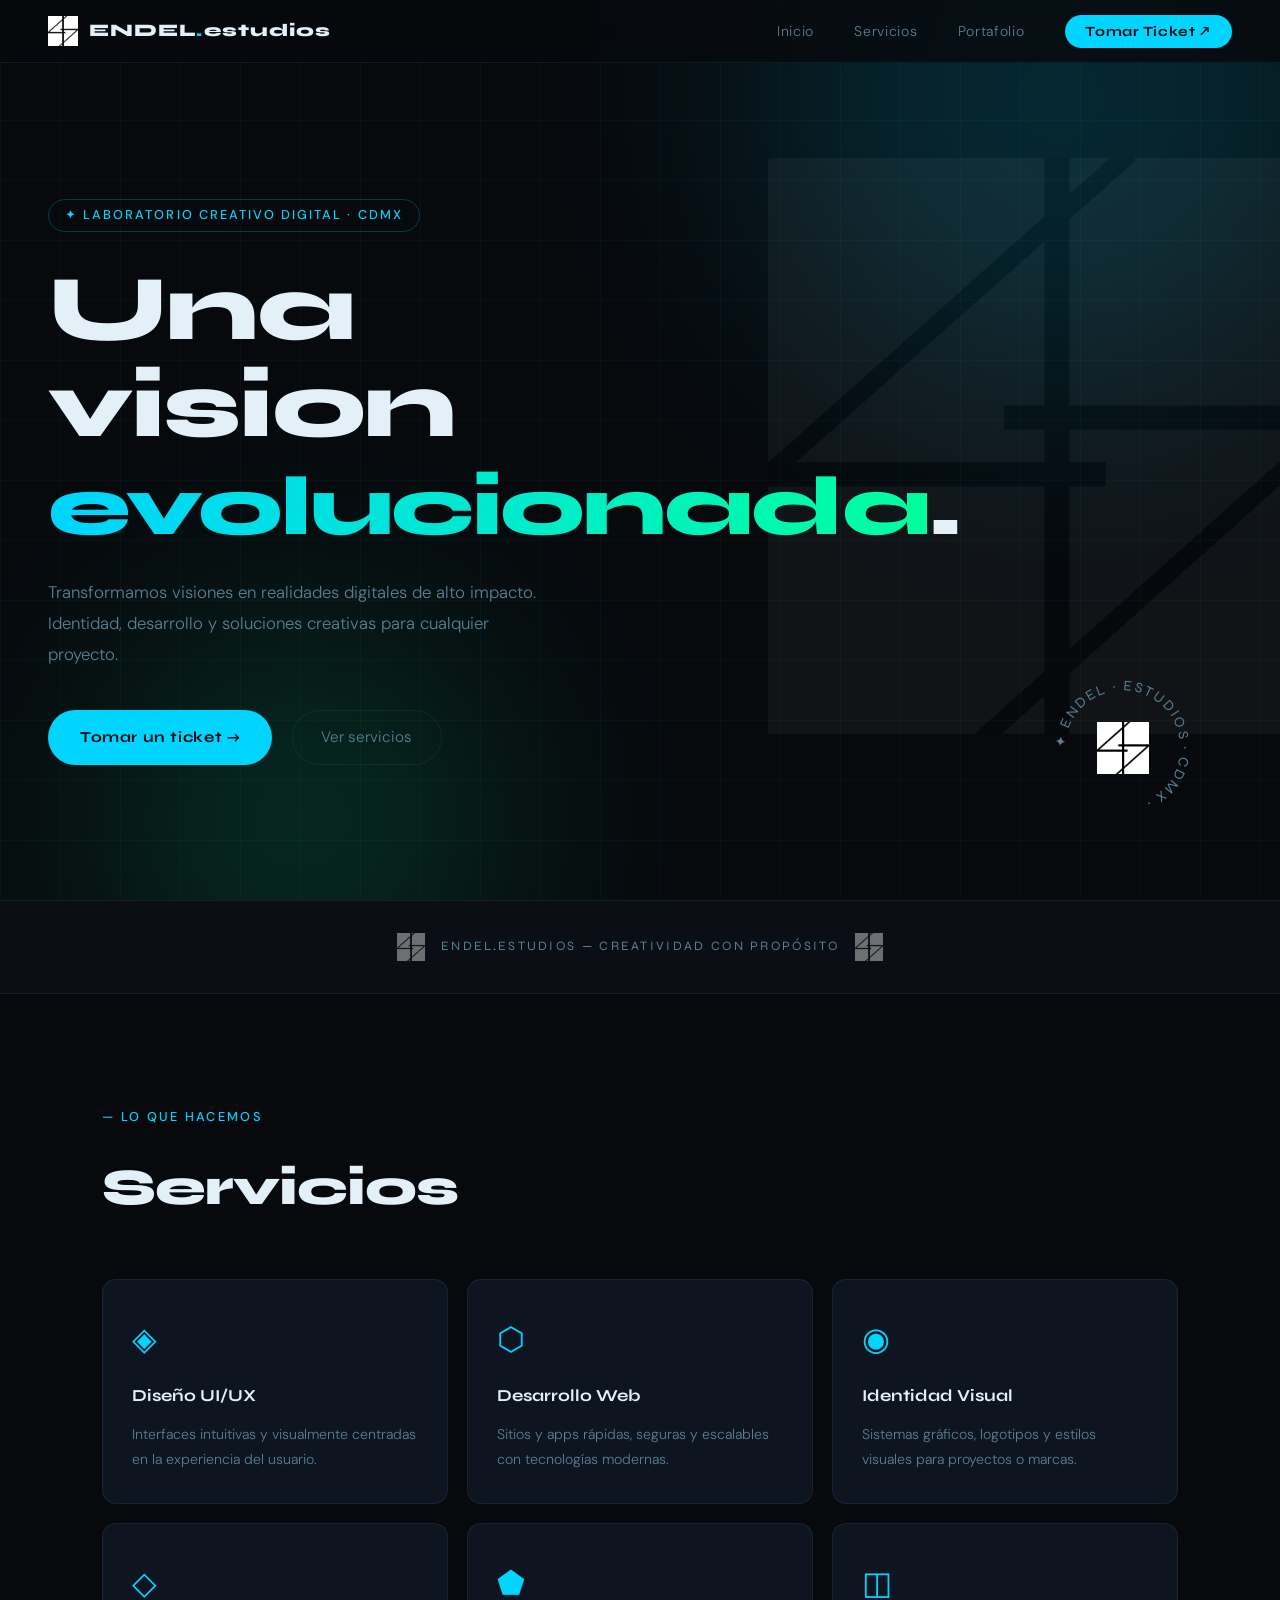
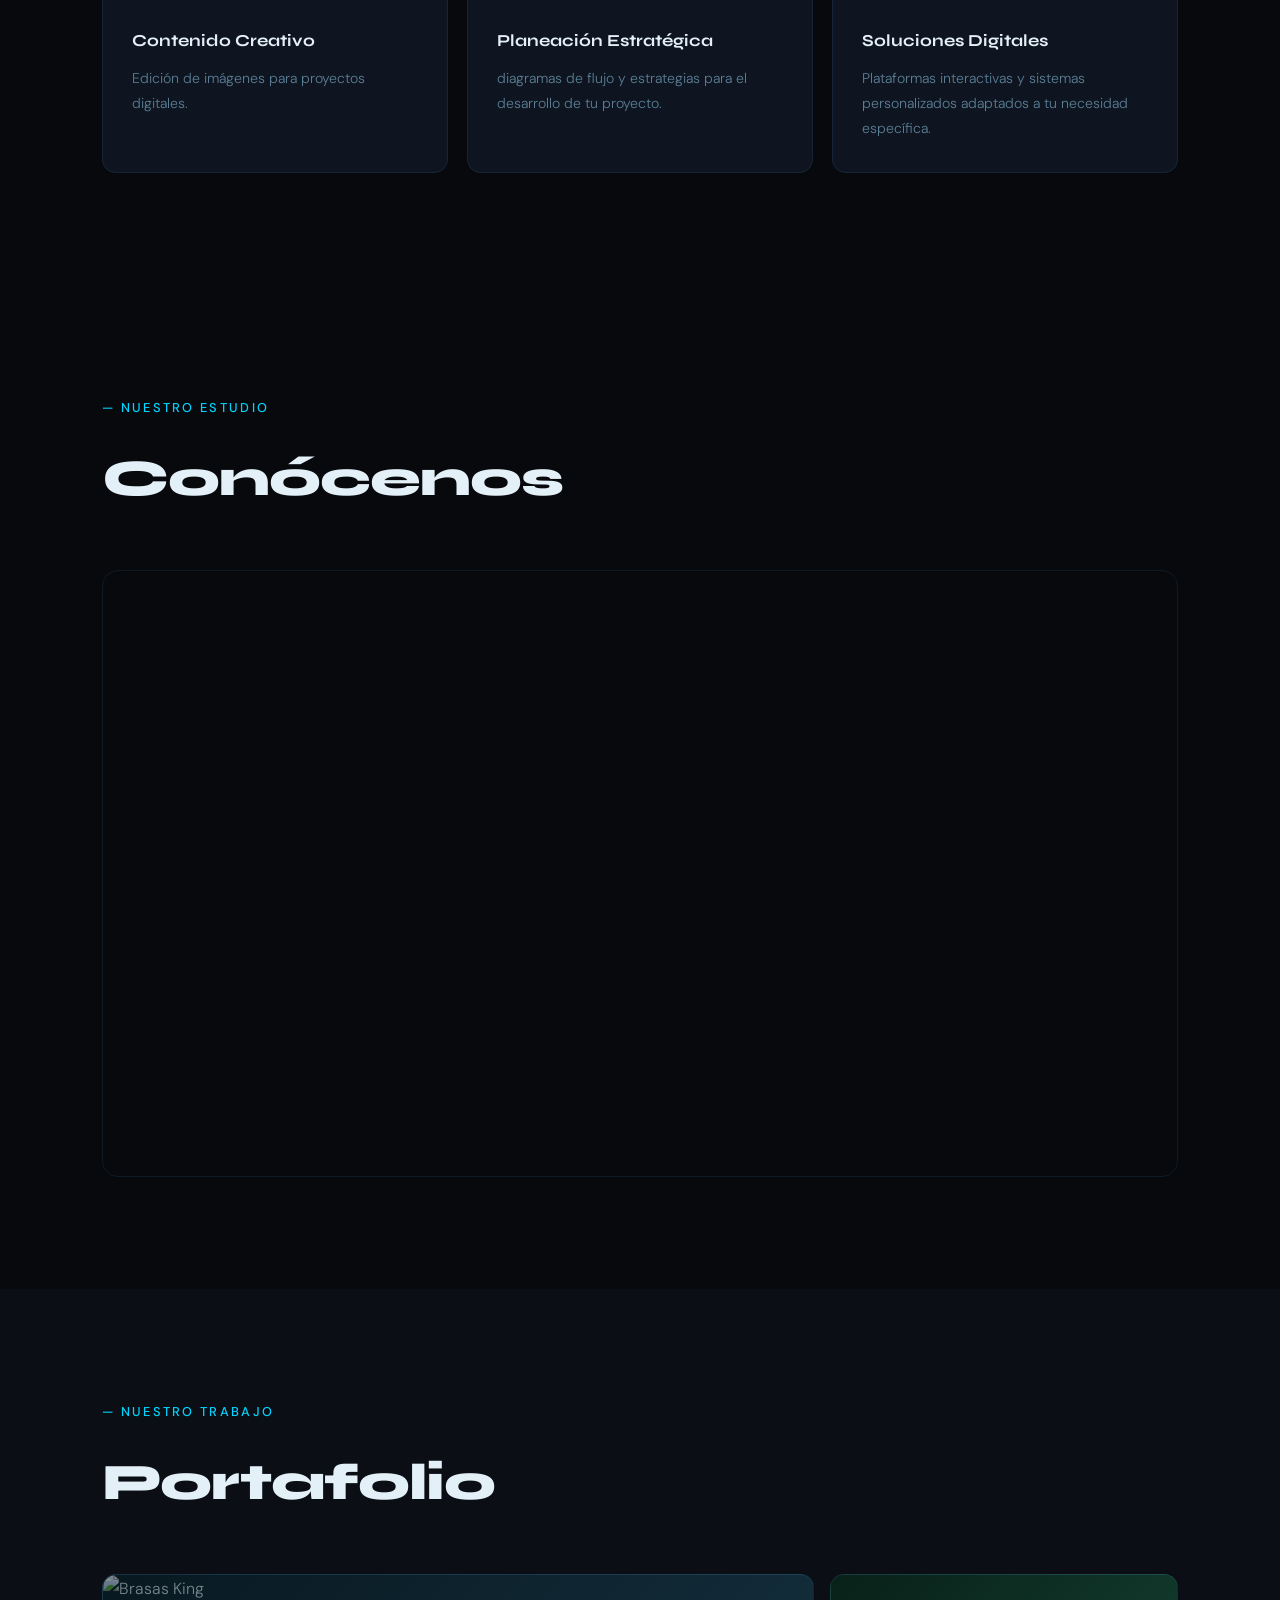
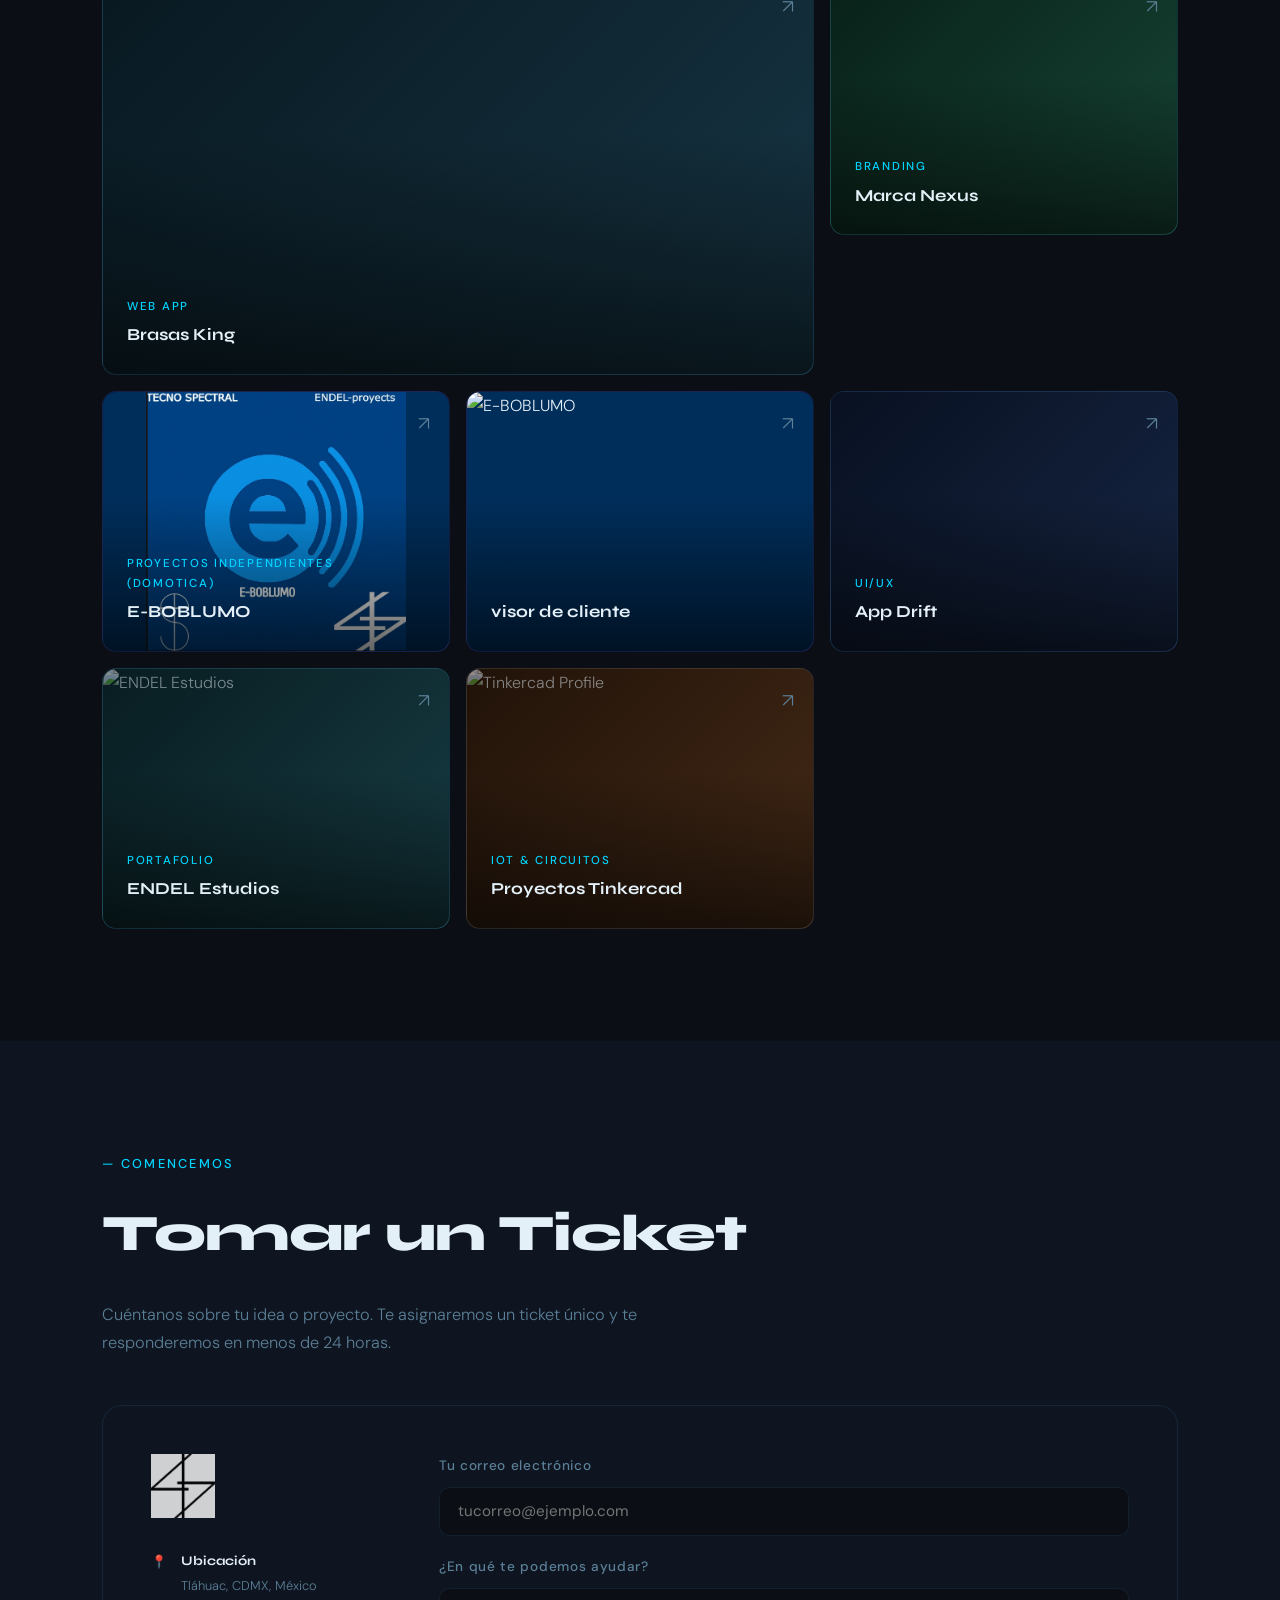
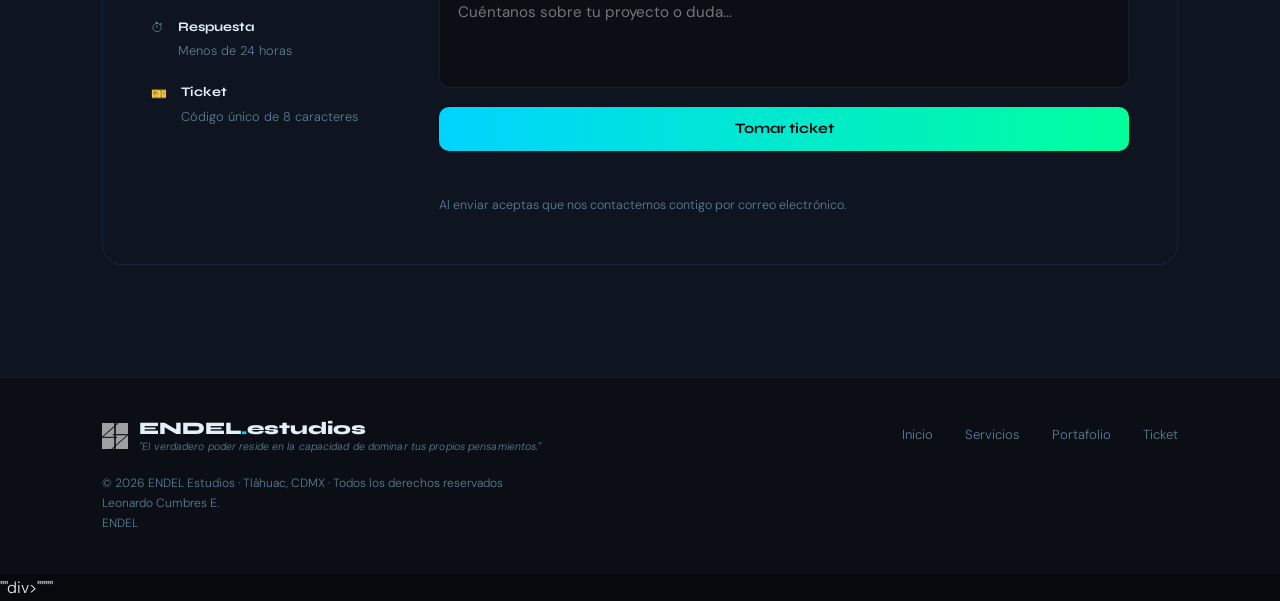
==== index.html @ bc5102b8 "Actualizacion ENDEL-estudios" ====
<!DOCTYPE html>
<html lang="es">
<head>
  <meta charset="UTF-8" />
  <meta name="viewport" content="width=device-width, initial-scale=1.0" />
  <title>ENDEL Estudios</title>
  <link rel="icon" type="image/x-icon" href="assets/favicon.ico" />
  <link rel="apple-touch-icon" href="assets/favicon-180.png" />
  <link rel="preconnect" href="https://fonts.googleapis.com" />
  <link rel="preconnect" href="https://fonts.gstatic.com" crossorigin />
  <link href="https://fonts.googleapis.com/css2?family=Syne:wght@400;600;700;800&family=DM+Sans:opsz,wght@9..40,300;9..40,400;9..40,500&display=swap" rel="stylesheet" />
  <link rel="stylesheet" href="css/style.css" />
  <!-- Versión 2.0 - Formspree -->
</head>
<body>

  <!-- ══════════════════════════════════════════════════════
       LOADER
  ═══════════════════════════════════════════════════════ -->
  <div id="loader">
    <div class="loader-inner">
      <img src="assets/logo.png" alt="ENDEL" class="loader-logo" />
      <div class="loader-bar"><div class="loader-fill"></div></div>
      <span class="loader-label">ENDEL<span>.</span>estudios</span>
    </div>
  </div>

  <!-- ══════════════════════════════════════════════════════
       NAV
  ═══════════════════════════════════════════════════════ -->
  <nav id="navbar">
    <a href="#inicio" class="nav-logo">
      <img src="assets/logo.png" alt="ENDEL" class="nav-logo-img" />
      <span>ENDEL<span class="dot">.</span>estudios</span>
    </a>
    <ul class="nav-links" id="navLinks">
      <li><a href="#inicio">Inicio</a></li>
      <li><a href="#servicios">Servicios</a></li>
      <li><a href="#portafolio">Portafolio</a></li>
      <li><a href="#ticket" class="btn-nav">Tomar Ticket ↗</a></li>
    </ul>
    <button class="hamburger" id="hamburger" aria-label="Menú">
      <span></span><span></span><span></span>
    </button>
  </nav>

  <!-- ══════════════════════════════════════════════════════
       HERO
  ═══════════════════════════════════════════════════════ -->
  <section id="inicio" class="hero">
    <div class="hero-bg">
      <div class="grid-lines"></div>
      <div class="blob b1"></div>
      <div class="blob b2"></div>
    </div>

    <!-- Logo centrado decorativo -->
    <div class="hero-logo-bg">
      <img src="assets/logo.png" alt="" aria-hidden="true" />
    </div>

    <div class="hero-content">
      <span class="hero-tag">✦ Laboratorio creativo digital · CDMX</span>
      <h1 class="hero-title">
        Una vision <br/>
        <span class="accent">evolucionada</span>.
      </h1>
      <p class="hero-sub">
        Transformamos visiones en realidades digitales de alto impacto.<br/>
        Identidad, desarrollo y soluciones creativas para cualquier proyecto.
      </p>
      <div class="hero-cta">
        <a href="#ticket" class="btn-primary">Tomar un ticket →</a>
        <a href="#servicios" class="btn-ghost">Ver servicios</a>
      </div>
    </div>

    <!-- Badge circular -->
    <div class="hero-badge">
      <svg viewBox="0 0 200 200" class="badge-svg">
        <path id="cp" d="M100,100 m-72,0 a72,72 0 1,1 144,0 a72,72 0 1,1 -144,0" fill="none"/>
        <text font-size="18" font-family="Syne" letter-spacing="2.5" fill="var(--muted)">
          <textPath href="#cp">✦ ENDEL · ESTUDIOS · CDMX · </textPath>
        </text>
      </svg>
      <img src="assets/logo.png" alt="E" class="badge-logo" />
    </div>
  </section>

  <!-- ══════════════════════════════════════════════════════
       NOSOTROS / DIVIDER con logo
  ═══════════════════════════════════════════════════════ -->
  <div class="logo-divider">
    <img src="assets/logo.png" alt="" />
    <span>ENDEL<span class="dot">.</span>estudios — Creatividad con propósito</span>
    <img src="assets/logo.png" alt="" />
  </div>

  <!-- ══════════════════════════════════════════════════════
       SERVICIOS
  ═══════════════════════════════════════════════════════ -->
  <section id="servicios" class="section">
    <div class="container">
      <span class="section-label">— Lo que hacemos</span>
      <h2 class="section-title">Servicios</h2>
      <div class="cards-grid">
        <div class="card fade-up">
          <span class="card-icon">◈</span>
          <h3>Diseño UI/UX</h3>
          <p>Interfaces intuitivas y visualmente centradas en la experiencia del usuario.</p>
        </div>
        <div class="card fade-up">
          <span class="card-icon">⬡</span>
          <h3>Desarrollo Web</h3>
          <p>Sitios y apps rápidas, seguras y escalables con tecnologías modernas.</p>
        </div>
        <div class="card fade-up">
          <span class="card-icon">◉</span>
          <h3>Identidad Visual</h3>
          <p>Sistemas gráficos, logotipos y estilos visuales para proyectos o marcas.</p>
        </div>
        <div class="card fade-up">
          <span class="card-icon">◇</span>
          <h3>Contenido Creativo</h3>
          <p>Edición de imágenes para proyectos digitales.</p>
        </div>
        <div class="card fade-up">
          <span class="card-icon">⬟</span>
          <h3>Planeación Estratégica</h3>
          <p>diagramas de flujo y estrategias para el desarrollo de tu proyecto.</p>
        </div>
        <div class="card fade-up">
          <span class="card-icon">◫</span>
          <h3>Soluciones Digitales</h3>
          <p>Plataformas interactivas y sistemas personalizados adaptados a tu necesidad específica.</p>
        </div>
      </div>
    </div>
  </section>

  <!-- ══ COMERCIAL ═══════════════════════════════════════ -->
  <section id="comercial" class="section">
    <div class="container">
      <span class="section-label">— Nuestro estudio</span>
      <h2 class="section-title">Conócenos</h2>
      <div style="position:relative;padding-bottom:56.25%;height:0;border-radius:16px;overflow:hidden;border:1px solid rgba(80,180,255,.10);">
        <iframe
          src="https://www.youtube.com/embed/-mAmm39vm-k"
          title="ENDEL Estudios"
          frameborder="0"
          allow="accelerometer; autoplay; clipboard-write; encrypted-media; gyroscope; picture-in-picture"
          allowfullscreen
          style="position:absolute;top:0;left:0;width:100%;height:100%;">
        </iframe>
      </div>
    </div>
  </section>
  
  <!-- ══════════════════════════════════════════════════════
       PORTAFOLIO
  ═══════════════════════════════════════════════════════ -->
  <section id="portafolio" class="section alt">
    <div class="container">
      <span class="section-label">— Nuestro trabajo</span>
      <h2 class="section-title">Portafolio</h2>
      <div class="portfolio-grid">
        <div class="pi pi-lg fade-up" style="--h:200" onclick="window.open('https://brasas-king.netlify.app/', '_blank')">
          <img src="https://s0.wp.com/mshots/v1/https://brasas-king.netlify.app//?w=1000" class="pi-preview" alt="Brasas King" />
          <div class="pi-content"><span class="pi-cat">Web App</span><h3>Brasas King</h3><span class="pi-arr">↗</span></div>
        </div>
        <div class="pi fade-up" style="--h:160">
          <div class="pi-content"><span class="pi-cat">Branding</span><h3>Marca Nexus</h3><span class="pi-arr">↗</span></div>
        </div>
        <div class="pi fade-up" style="--h:240" onclick="window.open('https://github.com/ENDEL-code/E-boblumo', '_blank')">
          <img src="img/E-BOBLUMO.PNG" class="pi-preview" alt="E-BOBLUMO" style="object-fit: contain; opacity: 1; background: #002e5b;" />
          <div class="pi-content"><span class="pi-cat">proyectos independientes (domotica) </span><h3>E-BOBLUMO</h3><span class="pi-arr">↗</span></div>
        </div>
        <div class="pi fade-up" style="--h:240" onclick="window.open('https://endel-estudios.pages.dev/cliente', '_blank')">
          <img src="" class="pi-preview" alt="E-BOBLUMO" style="object-fit: contain; opacity: 1; background: #002e5b;" />
          <div class="pi-content"><span class="pi-cat"><E-comers><E-comers></E-comers></span><h3>visor de cliente </h3><span class="pi-arr">↗</span></div>
        </div>
        <div class="pi fade-up" style="--h:220">
          <div class="pi-content"><span class="pi-cat">UI/UX</span><h3>App Drift</h3><span class="pi-arr">↗</span></div>
        </div>
        <div class="pi fade-up" style="--h:190" onclick="window.open('https://endel-estudios.pages.dev/', '_blank')">
          <img src="https://s0.wp.com/mshots/v1/https://endel-estudios.pages.dev/?w=1000" class="pi-preview" alt="ENDEL Estudios" />
          <div class="pi-content"><span class="pi-cat">Portafolio</span><h3>ENDEL Estudios</h3><span class="pi-arr">↗</span></div>
        </div>
        <div class="pi fade-up" style="--h:25" onclick="window.open('https://www.tinkercad.com/users/9zwUrCjuKwQ?type=circuits', '_blank')">
          <img src="https://s0.wp.com/mshots/v1/https://www.tinkercad.com/users/9zwUrCjuKwQ?type=circuits?w=1000" class="pi-preview" alt="Tinkercad Profile" />
          <div class="pi-content"><span class="pi-cat">IoT & Circuitos</span><h3>Proyectos Tinkercad</h3><span class="pi-arr">↗</span></div>
        </div>
      </div>
    </div>
  </section>

  <!-- ══════════════════════════════════════════════════════
       TICKET
  ═══════════════════════════════════════════════════════ -->
  <section id="ticket" class="section ticket-section">
    <div class="container">
      <span class="section-label">— Comencemos</span>
      <h2 class="section-title">Tomar un Ticket</h2>
      <p class="ticket-sub">Cuéntanos sobre tu idea o proyecto. Te asignaremos un ticket único y te responderemos en menos de 24 horas.</p>

      <!-- FORM -->
      <div class="ticket-box" id="ticketBox">
        <div class="tbox-left">
          <img src="assets/logo.png" alt="ENDEL" class="tbox-logo" />
          <div class="tinfo-list">
            <div class="tinfo-item"><span class="tinfo-ico">📍</span><div><strong>Ubicación</strong><span>Tláhuac, CDMX, México</span></div></div>
            <div class="tinfo-item"><span class="tinfo-ico">⏱</span><div><strong>Respuesta</strong><span>Menos de 24 horas</span></div></div>
            <div class="tinfo-item"><span class="tinfo-ico">🎫</span><div><strong>Ticket</strong><span>Código único de 8 caracteres</span></div></div>
          </div>
        </div>
        <div class="tbox-right">
          <form id="ticketForm" novalidate>
            <label for="correo">Tu correo electrónico</label>
            <input
              type="email"
              id="correo"
              placeholder="tucorreo@ejemplo.com"
              autocomplete="email"
              required
            />
            <label for="mensaje">¿En qué te podemos ayudar?</label>
            <textarea id="mensaje" placeholder="Cuéntanos sobre tu proyecto o duda..." required></textarea>
            <div class="input-row">
              <button type="submit" id="submitBtn">
                <span id="btnText">Tomar ticket</span>
                <span id="btnSpinner" class="spinner" style="display:none"></span>
              </button>
            </div>
            <p id="formError" class="form-error"></p>
          </form>
          <p class="form-note">Al enviar aceptas que nos contactemos contigo por correo electrónico.</p>
        </div>
      </div>

      <!-- SUCCESS -->
      <div class="ticket-success" id="ticketSuccess" style="display:none">
        <div class="ts-card">
          <img src="assets/logo.png" alt="ENDEL" class="ts-logo" />
          <h3>¡Ticket asignado!</h3>
          <p class="ts-sub">Guarda este código. Lo necesitarás para el seguimiento.</p>
          <div class="ts-code" id="tsCode">——</div>
          <p class="ts-email" id="tsEmail">——</p>
          <p class="ts-note">Te responderemos en <strong>menos de 24 horas</strong> al correo proporcionado.</p>
          <div class="ts-actions">
            <button class="btn-copy" id="btnCopy">📋 Copiar código</button>
            <button class="btn-otro" id="btnOtro">Tomar otro ticket</button>
          </div>
        </div>
      </div>

    </div>
  </section>

  <!-- ══════════════════════════════════════════════════════
       FOOTER
  ═══════════════════════════════════════════════════════ -->
  <footer class="footer">
    <div class="container footer-inner">
      <div class="footer-brand">
        <img src="assets/logo.png" alt="ENDEL" class="footer-logo-img" />
        <div class="footer-brand-text">
          <span class="footer-logo">ENDEL<span class="dot">.</span>estudios</span>
          <p class="footer-quote">"El verdadero poder reside en la capacidad de dominar tus propios pensamientos."</p>
        </div>
      </div>
      <div class="footer-links">
        <a href="#inicio">Inicio</a>
        <a href="#servicios">Servicios</a>
        <a href="#portafolio">Portafolio</a>
        <a href="#ticket">Ticket</a>
      </div>
      <div class="footer-copy">© 2026 ENDEL Estudios · Tláhuac, CDMX · Todos los derechos reservados <p>Leonardo Cumbres E.<br>ENDEL</p></div>
    
      
  </footer>

  <script src="js/main.js"></script>
</body>
</html>
""div>""""
---- css/style.css ----
/* ── VARIABLES ─────────────────────────────────────────── */
:root {
  --bg:     #07090d;
  --bg2:    #0b0f15;
  --bg3:    #0f1520;
  --card:   #0f1520;
  --border: rgba(80,180,255,.10);
  --accent: #00d4ff;
  --acc2:   #00ff9d;
  --text:   #e4f0f8;
  --muted:  #5a7f96;
  --r:      14px;
  --ease:   cubic-bezier(.4,0,.2,1);
  --fd:     'Syne', sans-serif;
  --fb:     'DM Sans', sans-serif;
}
*,*::before,*::after{box-sizing:border-box;margin:0;padding:0}
html{scroll-behavior:smooth}
body{background:var(--bg);color:var(--text);font-family:var(--fb);font-weight:300;line-height:1.7;overflow-x:hidden}
a{color:inherit;text-decoration:none}
ul{list-style:none}
.container{max-width:1140px;margin:0 auto;padding:0 2rem}
.dot{color:var(--accent)}
.is-hidden{display:none !important}

/* LOADER */
#loader {
  position: fixed;
  inset: 0;
  z-index: 9999;
  background: var(--bg);
  display: flex;
  align-items: center;
  justify-content: center;
  flex-direction: column;
  transition: opacity .6s var(--ease), visibility .6s;
}
#loader.hide {
  opacity: 0;
  visibility: hidden;
  pointer-events: none;
}
.loader-inner {
  display: flex;
  flex-direction: column;
  align-items: center;
  gap: 1.5rem;
}
.loader-logo {
  width: 90px;
  height: 90px;
  object-fit: contain;
  filter: invert(1);
  animation: loaderPulse 1.4s ease-in-out infinite alternate;
}
@keyframes loaderPulse {
  from { opacity: .5; transform: scale(.95); }
  to   { opacity: 1;  transform: scale(1.05); }
}
.loader-bar {
  width: 180px;
  height: 2px;
  background: var(--border);
  border-radius: 2px;
  overflow: hidden;
}
.loader-fill {
  height: 100%;
  background: linear-gradient(90deg, var(--accent), var(--acc2));
  border-radius: 2px;
  animation: loaderFill 1.6s var(--ease) forwards;
}
@keyframes loaderFill {
  from { width: 0%; }
  to   { width: 100%; }
}
.loader-label {
  font-family: var(--fd);
  font-size: .85rem;
  letter-spacing: .25em;
  color: var(--muted);
  text-transform: uppercase;
}
.loader-label span { color: var(--accent); }

/* NAV */
#navbar {
  position: fixed;
  top: 0; left: 0; right: 0;
  z-index: 100;
  display: flex;
  align-items: center;
  justify-content: space-between;
  padding: 1rem 3rem;
  background: rgba(7,9,13,.80);
  -webkit-backdrop-filter: blur(20px);
  backdrop-filter: blur(20px);
  border-bottom: 1px solid var(--border);
  transition: padding .35s var(--ease), background .35s var(--ease);
}
#navbar.scrolled {
  padding: .7rem 3rem;
  background: rgba(7,9,13,.96);
}
.nav-logo {
  display: flex;
  align-items: center;
  gap: .7rem;
  font-family: var(--fd);
  font-weight: 800;
  font-size: 1.1rem;
  letter-spacing: .06em;
}
.nav-logo-img {
  width: 30px;
  height: 30px;
  object-fit: contain;
  filter: invert(1);
  transition: transform .35s var(--ease);
}
.nav-logo:hover .nav-logo-img { transform: rotate(15deg) scale(1.1); }
.nav-links {
  display: flex;
  align-items: center;
  gap: 2.5rem;
}
.nav-links a {
  font-size: .88rem;
  letter-spacing: .05em;
  color: var(--muted);
  transition: color .25s;
}
.nav-links a:hover { color: var(--text); }
.btn-nav {
  background: var(--accent) !important;
  color: var(--bg) !important;
  padding: .5rem 1.3rem;
  border-radius: 100px;
  font-family: var(--fd);
  font-weight: 700 !important;
  letter-spacing: .04em;
  transition: opacity .25s !important;
}
.btn-nav:hover { opacity: .82 !important; }
.hamburger {
  display: none;
  flex-direction: column;
  gap: 5px;
  background: none;
  border: none;
  cursor: pointer;
  padding: 4px;
}
.hamburger span {
  display: block;
  width: 24px; height: 2px;
  background: var(--text);
  border-radius: 2px;
  transition: .3s;
}
@media(max-width:768px){
  .hamburger{display:flex}
  #navbar{padding:1rem 1.5rem}
  .nav-links{
    position:fixed;inset:0;
    background:var(--bg);
    flex-direction:column;justify-content:center;
    gap:2.5rem;font-size:1.4rem;
    transform:translateX(100%);
    transition:transform .35s var(--ease);
  }
  .nav-links.open{transform:translateX(0)}
}

/* HERO */
.hero {
  position: relative;
  min-height: 100vh;
  display: flex;
  align-items: center;
  padding: 8rem 3rem 4rem;
  overflow: hidden;
}
.hero-bg {
  position: absolute;
  inset: 0;
  z-index: 0;
}
.grid-lines {
  position: absolute;
  inset: 0;
  background-image:
    linear-gradient(rgba(0,212,255,.04) 1px, transparent 1px),
    linear-gradient(90deg, rgba(0,212,255,.04) 1px, transparent 1px);
  background-size: 60px 60px;
}
.blob {
  position: absolute;
  border-radius: 50%;
  filter: blur(120px);
  opacity: .15;
  animation: blobMove 14s ease-in-out infinite alternate;
}
.b1 { width:600px;height:600px;background:var(--accent);top:-200px;right:-80px; }
.b2 { width:400px;height:400px;background:var(--acc2);bottom:-120px;left:8%;animation-delay:-7s; }
@keyframes blobMove {
  from{transform:translate(0,0) scale(1)}
  to  {transform:translate(40px,30px) scale(1.08)}
}
.hero-logo-bg {
  position: absolute;
  right: -5%;
  top: 50%;
  transform: translateY(-50%);
  z-index: 0;
  opacity: .04;
  pointer-events: none;
  overflow: hidden;
}
.hero-logo-bg img {
  width: 45vw;
  max-width: 620px;
  object-fit: contain;
  filter: invert(1);
}
.hero-content {
  position: relative;
  z-index: 1;
  max-width: 660px;
}
.hero-tag {
  display: inline-block;
  font-size: .8rem;
  letter-spacing: .16em;
  color: var(--accent);
  text-transform: uppercase;
  font-weight: 500;
  border: 1px solid rgba(0,212,255,.25);
  padding: .3rem 1rem;
  border-radius: 100px;
  margin-bottom: 1.8rem;
}
.hero-title {
  font-family: var(--fd);
  font-size: clamp(2.2rem, 10vw, 5.8rem);
  font-weight: 800;
  line-height: 1.05;
  letter-spacing: -.02em;
  margin-bottom: 1.5rem;
}
.accent {
  background: linear-gradient(90deg, var(--accent), var(--acc2));
  -webkit-background-clip: text;
  -webkit-text-fill-color: transparent;
  background-clip: text;
  font-size: 0.9em;
}
.hero-sub {
  font-size: 1.05rem;
  color: var(--muted);
  max-width: 500px;
  margin-bottom: 2.5rem;
  line-height: 1.85;
}
.hero-cta { display:flex;gap:1.2rem;flex-wrap:wrap; }
.btn-primary {
  display: inline-flex;
  align-items: center;
  background: var(--accent);
  color: var(--bg);
  padding: .85rem 2rem;
  border-radius: 100px;
  font-family: var(--fd);
  font-weight: 700;
  font-size: .95rem;
  letter-spacing: .04em;
  transition: opacity .25s, transform .25s;
}
.btn-primary:hover { opacity:.82;transform:translateY(-2px); }
.btn-ghost {
  display: inline-flex;
  align-items: center;
  border: 1px solid var(--border);
  color: var(--muted);
  padding: .85rem 1.8rem;
  border-radius: 100px;
  font-size: .95rem;
  transition: color .25s, border-color .25s;
}
.btn-ghost:hover { color:var(--text);border-color:rgba(0,212,255,.3); }
.hero-badge {
  position: absolute;
  right: 6%;
  bottom: 8%;
  z-index: 1;
  width: 160px;
  height: 160px;
}
.badge-svg {
  width: 100%;
  height: 100%;
  animation: rotate 18s linear infinite;
}
@keyframes rotate { to { transform: rotate(360deg); } }
.badge-logo {
  position: absolute;
  inset: 0;
  margin: auto;
  width: 52px;
  height: 52px;
  object-fit: contain;
  filter: invert(1);
}
@media(max-width:768px){
  .hero{padding:6rem 1.5rem 3rem}
  .hero-logo-bg{right:50%;top:45%;transform:translate(50%,-50%);opacity:.05}
  .hero-logo-bg img{width:85vw;max-width:none}
  .hero-badge{width:120px;height:120px;right:4%;bottom:5%}
  .hero-content{max-width:100%;text-align:center;display:flex;flex-direction:column;align-items:center}
  .hero-sub{margin-left:auto;margin-right:auto}
  .hero-cta{justify-content:center}
}

/* LOGO DIVIDER */
.logo-divider {
  display: flex;
  align-items: center;
  justify-content: center;
  gap: 1rem;
  padding: 2rem 1.5rem;
  background: var(--bg2);
  border-top: 1px solid var(--border);
  border-bottom: 1px solid var(--border);
  flex-wrap: wrap;
  text-align: center;
}
.logo-divider img {
  width: 28px;
  height: 28px;
  object-fit: contain;
  filter: invert(1);
  opacity: .4;
}
.logo-divider span {
  font-family: var(--fd);
  font-size: .8rem;
  letter-spacing: .18em;
  text-transform: uppercase;
  color: var(--muted);
}
.logo-divider span .dot { color: var(--accent); }

/* SECTION COMMON */
.section { padding: 7rem 0; }
.section.alt { background: var(--bg2); }
.section-label {
  display: block;
  font-size: .8rem;
  letter-spacing: .18em;
  color: var(--accent);
  text-transform: uppercase;
  font-weight: 500;
  margin-bottom: 1rem;
}
.section-title {
  font-family: var(--fd);
  font-size: clamp(2rem,4vw,3.2rem);
  font-weight: 800;
  letter-spacing: -.02em;
  margin-bottom: 3rem;
}

/* CARDS */
.cards-grid {
  display: grid;
  grid-template-columns: repeat(3,1fr);
  gap: 1.2rem;
}
.card {
  background: var(--card);
  border: 1px solid var(--border);
  border-radius: var(--r);
  padding: 2rem 1.8rem;
  transition: border-color .3s, transform .3s;
  cursor: default;
}
.card:hover { border-color:rgba(0,212,255,.3);transform:translateY(-4px); }
.card-icon { font-size:2rem;color:var(--accent);display:block;margin-bottom:1rem; }
.card h3 { font-family:var(--fd);font-weight:700;font-size:1.05rem;margin-bottom:.7rem; }
.card p  { font-size:.88rem;color:var(--muted);line-height:1.75; }
@media(max-width:900px){.cards-grid{grid-template-columns:repeat(2,1fr)}}
@media(max-width:560px){.cards-grid{grid-template-columns:1fr}}

/* PORTFOLIO */
.portfolio-grid {
  display: grid;
  grid-template-columns: repeat(3,1fr);
  gap: 1rem;
}
.pi {
  position: relative;
  border-radius: var(--r);
  overflow: hidden;
  aspect-ratio: 4/3;
  cursor: pointer;
  background: linear-gradient(135deg,hsl(var(--h),60%,8%),hsl(var(--h),50%,18%));
  border: 1px solid var(--border);
  transition: transform .3s;
}
.pi:hover{transform:scale(1.02)}
.pi-preview {
  position: absolute;
  top: 0; left: 0;
  width: 100%;
  height: 100%;
  object-fit: cover;
  opacity: 0.5;
  transition: opacity .4s var(--ease), transform .6s var(--ease);
  z-index: 0;
}
.pi:hover .pi-preview { opacity:0.9;transform:scale(1.05); }
.pi-h-160{--h:160}
.pi-h-180{--h:180}
.pi-h-200{--h:200}
.pi-h-220{--h:220}
.pi-h-240{--h:240}
.pi-lg  { grid-column:span 2;aspect-ratio:16/9; }
.pi-wide{ grid-column:span 2;aspect-ratio:16/7; }
.pi-content {
  position: absolute;
  inset: 0;
  padding: 1.5rem;
  display: flex;
  flex-direction: column;
  justify-content: flex-end;
  background: linear-gradient(to top,rgba(0,0,0,.6) 0%,transparent 60%);
}
.pi-cat { font-size:.72rem;letter-spacing:.15em;text-transform:uppercase;color:var(--accent);font-weight:500;margin-bottom:.3rem; }
.pi-content h3 { font-family:var(--fd);font-weight:700;font-size:1.05rem; }
.pi-arr { position:absolute;top:1rem;right:1.2rem;font-size:1.2rem;color:var(--muted);transition:color .3s,transform .3s; }
.pi:hover .pi-arr { color:var(--accent);transform:translate(4px,-4px); }
@media(max-width:768px){
  .portfolio-grid{grid-template-columns:1fr}
  .pi-lg,.pi-wide{grid-column:span 1}
}

/* TICKET SECTION */
.ticket-section { background: var(--bg3); }
.ticket-sub {
  color: var(--muted);
  font-size: 1.02rem;
  margin-top: -1.5rem;
  margin-bottom: 3rem;
  max-width: 540px;
}
.ticket-box {
  display: grid;
  grid-template-columns: 240px 1fr;
  gap: 3rem;
  background: var(--card);
  border: 1px solid var(--border);
  border-radius: 20px;
  padding: 3rem;
}
.tbox-left {
  display: flex;
  flex-direction: column;
  gap: 2rem;
}
.tbox-logo {
  width: 64px;
  height: 64px;
  object-fit: contain;
  filter: invert(1);
  opacity: .8;
}
.tinfo-list { display:flex;flex-direction:column;gap:1.2rem; }
.tinfo-item {
  display: flex;
  align-items: flex-start;
  gap: .9rem;
}
.tinfo-ico { font-size:1.1rem;margin-top:.1rem; }
.tinfo-item div { display:flex;flex-direction:column;gap:.15rem; }
.tinfo-item strong { font-family:var(--fd);font-size:.82rem;font-weight:700; }
.tinfo-item span { font-size:.8rem;color:var(--muted); }

/* FORM */
.tbox-right { display:flex;flex-direction:column;justify-content:center;gap:1.5rem; }
.tbox-right label {
  display: block;
  font-size: .85rem;
  font-weight: 500;
  letter-spacing: .05em;
  color: var(--muted);
  margin-bottom: .6rem;
}
.input-row { display:flex;gap:.8rem; }
.tbox-right input,
.tbox-right textarea {
  width: 100%;
  display: block;
  background: var(--bg2);
  border: 1px solid var(--border);
  border-radius: 10px;
  color: var(--text);
  font-family: var(--fb);
  font-size: .95rem;
  padding: .85rem 1.1rem;
  outline: none;
  margin-bottom: 1.2rem;
  transition: border-color .25s, box-shadow .25s;
}
.tbox-right input:focus,
.tbox-right textarea:focus {
  border-color: rgba(0,212,255,.4);
  box-shadow: 0 0 0 3px rgba(0,212,255,.08);
}
.tbox-right textarea { min-height:100px;resize:none; }
.input-row button {
  width: 100%;
  justify-content: center;
  display: inline-flex;
  align-items: center;
  gap: .5rem;
  background: linear-gradient(90deg,var(--accent),var(--acc2));
  color: var(--bg);
  border: none;
  border-radius: 10px;
  padding: .85rem 1.6rem;
  font-family: var(--fd);
  font-weight: 700;
  font-size: .9rem;
  cursor: pointer;
  white-space: nowrap;
  transition: opacity .25s, transform .25s;
}
.input-row button:hover { opacity:.84;transform:translateY(-1px); }
.input-row button:disabled { opacity:.5;cursor:not-allowed;transform:none; }
.form-error { font-size:.82rem;color:#ff6b6b;min-height:1.2em;margin-top:.3rem; }
.form-note { font-size:.78rem;color:var(--muted);line-height:1.6; }

/* Spinner */
.spinner {
  width: 16px;
  height: 16px;
  border: 2px solid rgba(7,9,13,.4);
  border-top-color: var(--bg);
  border-radius: 50%;
  animation: spin .7s linear infinite;
  display: inline-block;
}
@keyframes spin { to { transform:rotate(360deg); } }

/* SUCCESS */
.ticket-success { display:flex;justify-content:center; }
.ts-card {
  background: var(--card);
  border: 1px solid rgba(0,212,255,.2);
  border-radius: 20px;
  padding: 2.5rem 2rem;
  text-align: center;
  max-width: 420px;
  width: 100%;
  animation: popIn .5s var(--ease);
}
@keyframes popIn {
  from { opacity:0;transform:scale(.92) translateY(20px); }
  to   { opacity:1;transform:scale(1) translateY(0); }
}
.ts-logo {
  width: 48px;
  height: 48px;
  object-fit: contain;
  filter: invert(1);
  opacity: .7;
  margin-bottom: 1rem;
}
.ts-card h3 {
  font-family: var(--fd);
  font-size: 1.3rem;
  font-weight: 800;
  margin-bottom: .4rem;
}
.ts-sub { font-size:.88rem;color:var(--muted);margin-bottom:1.5rem; }
.ts-code {
  font-family: var(--fd);
  font-size: 1.5rem;
  font-weight: 800;
  letter-spacing: .15em;
  color: var(--accent);
  background: rgba(0,212,255,.07);
  border: 1px solid rgba(0,212,255,.2);
  border-radius: 12px;
  padding: .9rem 1rem;
  margin-bottom: 1rem;
  cursor: default;
  -webkit-user-select: all;
  user-select: all;
  word-break: break-all;
  overflow-wrap: break-word;
  white-space: normal;
}
.ts-email { font-size:.85rem;color:var(--muted);margin-bottom:1.2rem; }
.ts-note { font-size:.82rem;color:var(--muted);line-height:1.7;margin-bottom:1.5rem; }
.ts-note strong { color:var(--text); }
.ts-actions { display:flex;gap:.8rem;justify-content:center;flex-wrap:wrap; }
.btn-copy {
  background: rgba(0,212,255,.1);
  border: 1px solid rgba(0,212,255,.3);
  color: var(--accent);
  padding: .65rem 1.4rem;
  border-radius: 100px;
  font-family: var(--fd);
  font-size: .85rem;
  font-weight: 600;
  cursor: pointer;
  transition: background .25s;
}
.btn-copy:hover { background:rgba(0,212,255,.18); }
.btn-otro {
  background: transparent;
  border: 1px solid var(--border);
  color: var(--muted);
  padding: .65rem 1.4rem;
  border-radius: 100px;
  font-size: .85rem;
  cursor: pointer;
  transition: color .25s, border-color .25s;
}
.btn-otro:hover { color:var(--text);border-color:rgba(100,180,255,.3); }

@media(max-width:1024px){
  .ticket-box{ grid-template-columns:1fr;gap:2.5rem;padding:2rem; }
  .tbox-left{ flex-direction:row;flex-wrap:wrap;justify-content:space-between;align-items:center; }
  .tbox-logo{width:48px;height:48px}
  .tinfo-list{ flex-direction:row;flex-wrap:wrap;gap:1.5rem; }
}
@media(max-width:520px){
  .input-row{flex-direction:column}
  .tbox-left{flex-direction:column;align-items:flex-start}
  .ts-card{padding:2rem 1.2rem}
  .ts-code{font-size:1.2rem;letter-spacing:.1em}
}

/* FOOTER */
.footer {
  background: var(--bg2);
  border-top: 1px solid var(--border);
  padding: 2.5rem 0;
}
.footer-inner {
  display: flex;
  align-items: center;
  justify-content: space-between;
  flex-wrap: wrap;
  gap: 1.2rem;
}
.footer-brand { display:flex;align-items:center;gap:.7rem; }
.footer-logo-img {
  width: 26px;
  height: 26px;
  object-fit: contain;
  filter: invert(1);
  opacity: .6;
}
.footer-logo { font-family:var(--fd);font-weight:800;font-size:1.1rem; }
.footer-brand-text { display:flex;flex-direction:column;line-height:1.2; }
.footer-quote {
  font-size: .65rem;
  font-style: italic;
  color: var(--muted);
  margin-top: .15rem;
  letter-spacing: .01em;
}
.footer-links { display:flex;gap:2rem;flex-wrap:wrap; }
.footer-links a { font-size:.82rem;color:var(--muted);transition:color .25s; }
.footer-links a:hover { color:var(--text); }
.footer-copy { font-size:.75rem;color:var(--muted); }
@media(max-width:600px){
  .footer-inner{flex-direction:column;text-align:center}
  .footer-links{justify-content:center}
}

/* FADE ANIMATIONS */
.fade-up {
  opacity: 0;
  transform: translateY(30px);
  transition: opacity .6s var(--ease), transform .6s var(--ease);
}
.fade-up.visible {
  opacity: 1;
  transform: translateY(0);
}
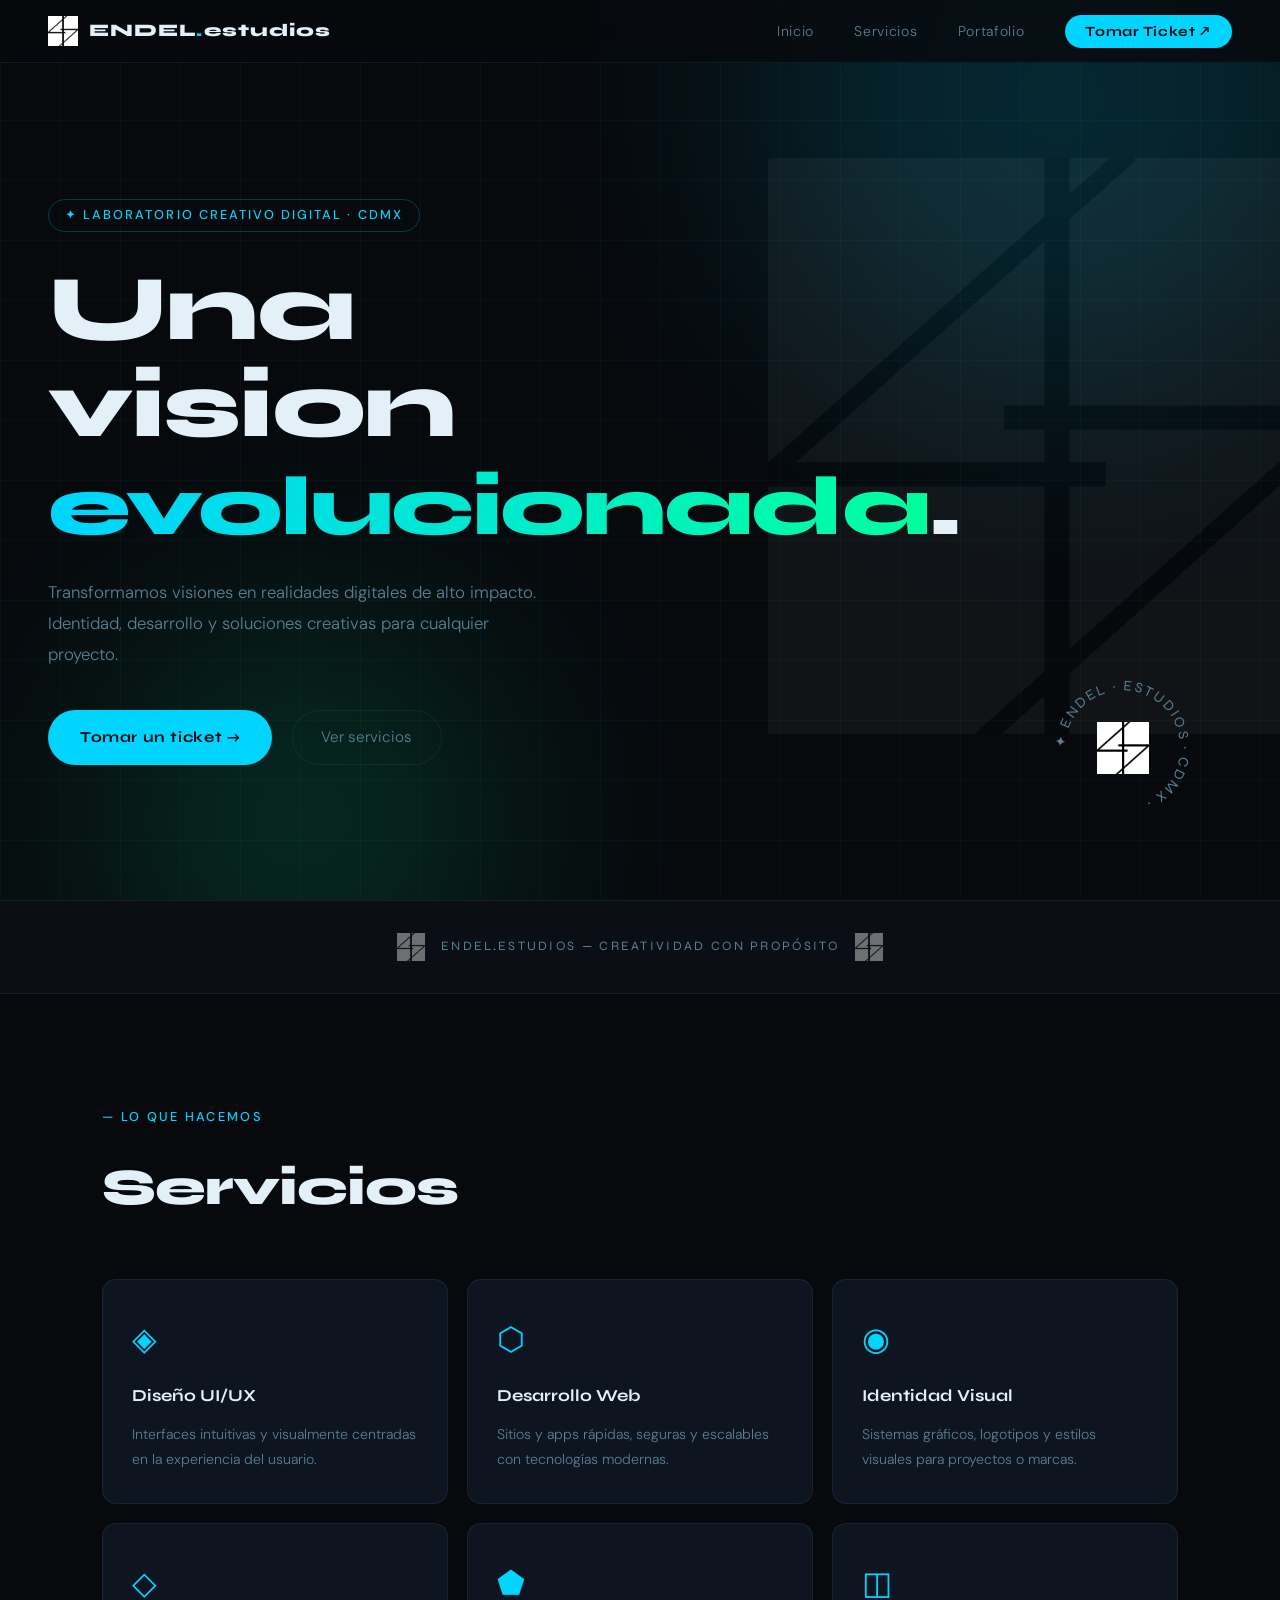
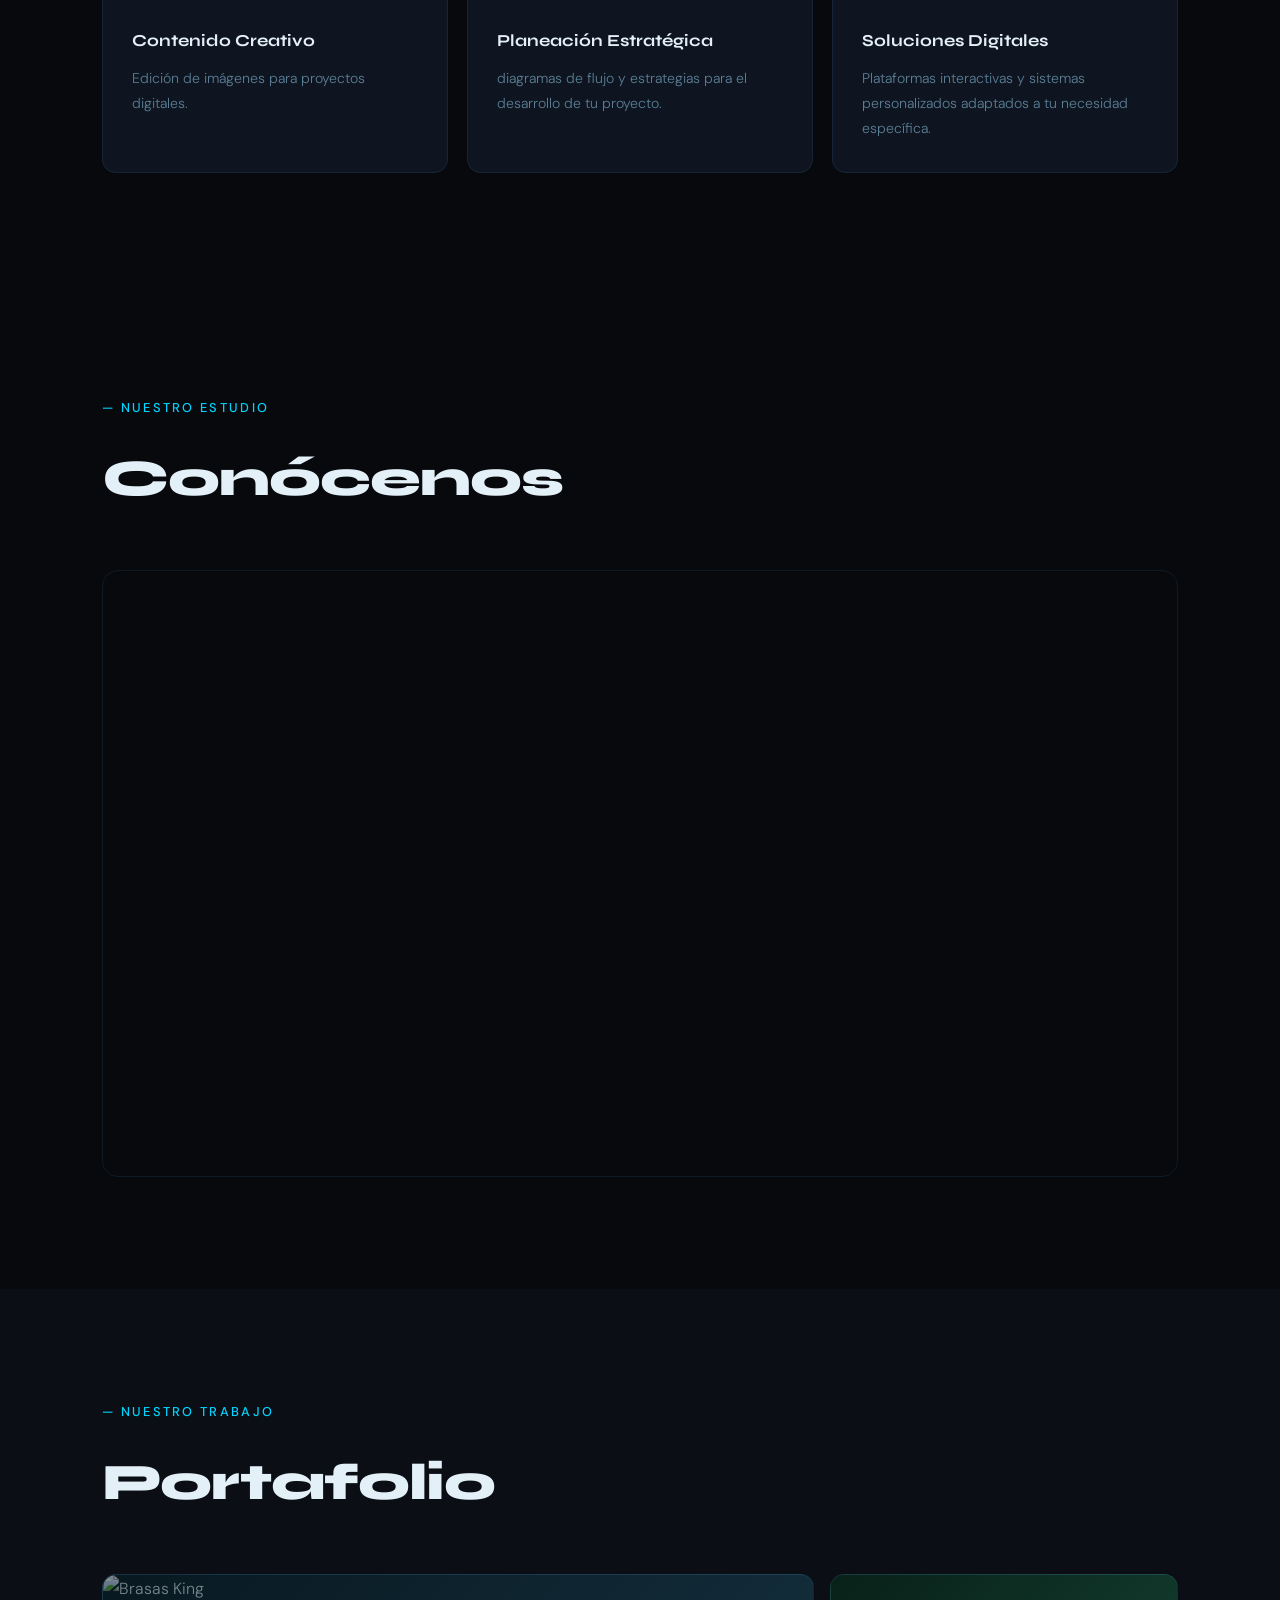
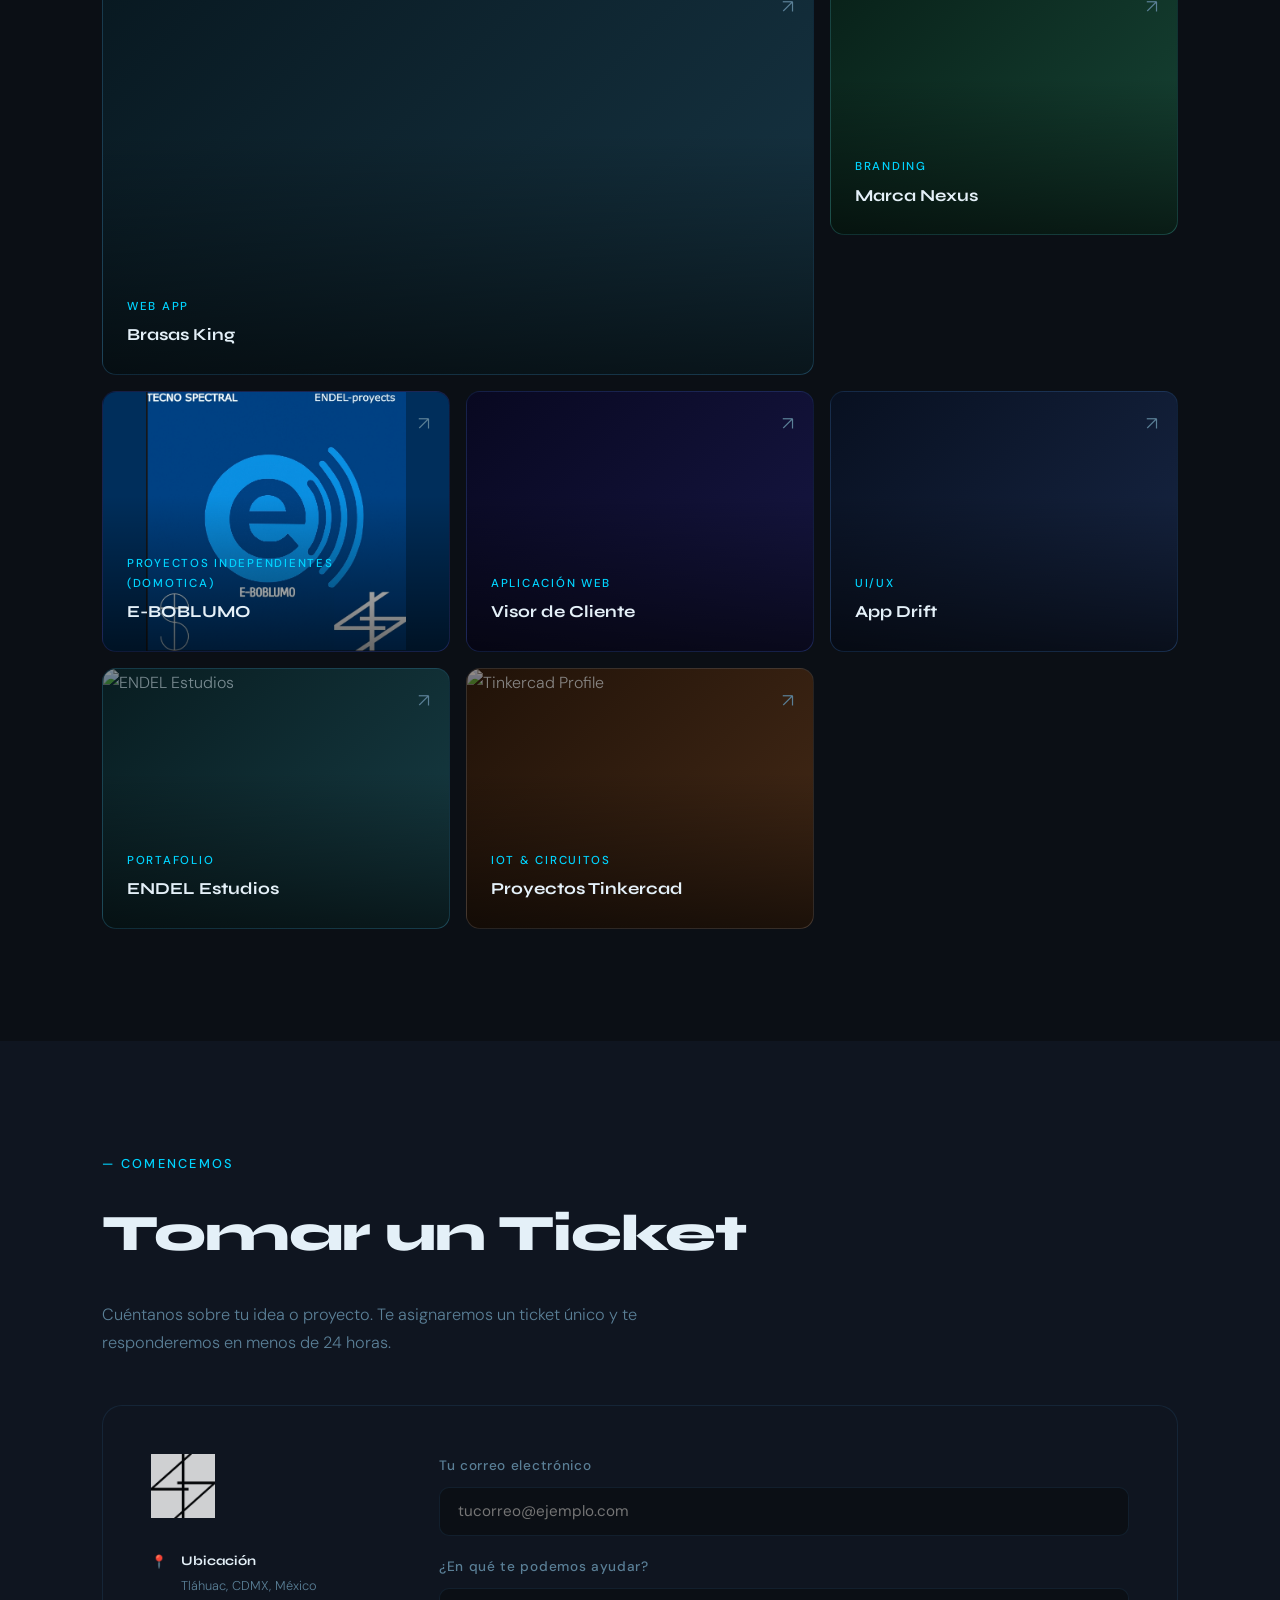
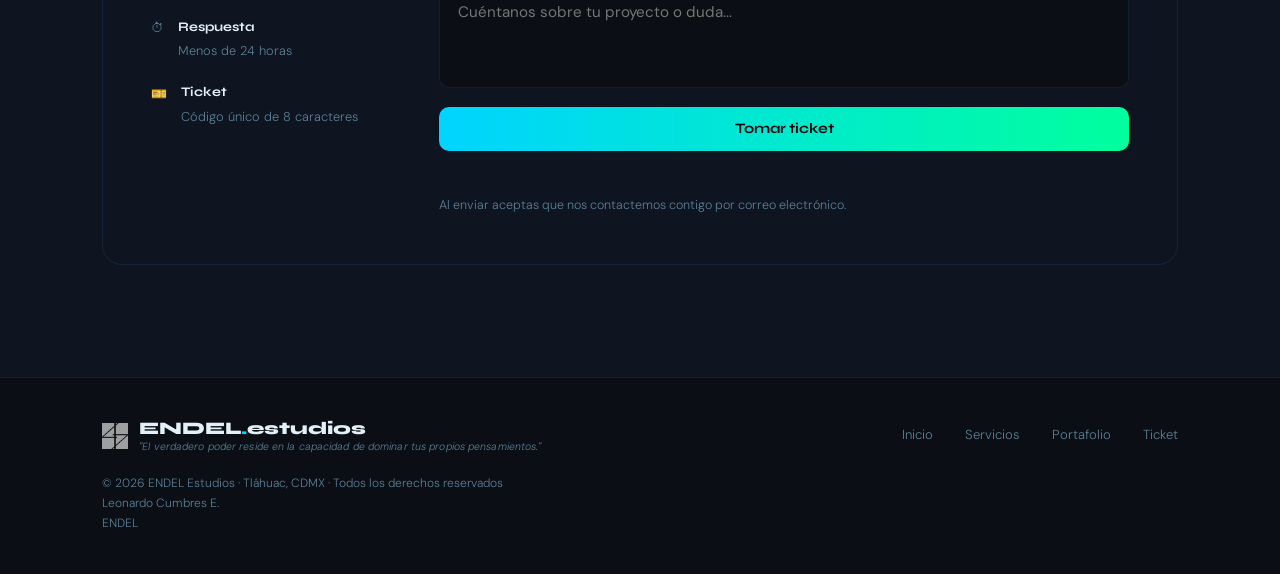
==== commit a272b85f: "Actualizacion ENDEL-estudios" ====
--- a/index.html
+++ b/index.html
@@ -4,6 +4,19 @@
   <meta charset="UTF-8" />
   <meta name="viewport" content="width=device-width, initial-scale=1.0" />
   <title>ENDEL Estudios</title>
+  <script type="application/ld+json">
+{
+  "@context": "https://schema.org",
+  "@type": "Organization",
+  "name": "ENDEL Estudios",
+  "url": "https://endel-estudios.pages.dev",
+  "logo": "https://endel-estudios.pages.dev/assets/logo.png"
+}
+</script>
+  <meta property="og:site_name" content="ENDEL Estudios" />
+<meta name="author" content="ENDEL Estudios" />
+
+  <meta name="google-site-verification" content="4ci1a1YmnTdXjSS51_cfrUZe1n6qFbNXhH9Qg0v29CM" />
   <link rel="icon" type="image/x-icon" href="assets/favicon.ico" />
   <link rel="apple-touch-icon" href="assets/favicon-180.png" />
   <link rel="preconnect" href="https://fonts.googleapis.com" />
@@ -175,10 +188,12 @@
           <img src="img/E-BOBLUMO.PNG" class="pi-preview" alt="E-BOBLUMO" style="object-fit: contain; opacity: 1; background: #002e5b;" />
           <div class="pi-content"><span class="pi-cat">proyectos independientes (domotica) </span><h3>E-BOBLUMO</h3><span class="pi-arr">↗</span></div>
         </div>
-        <div class="pi fade-up" style="--h:240" onclick="window.open('https://endel-estudios.pages.dev/cliente', '_blank')">
-          <img src="" class="pi-preview" alt="E-BOBLUMO" style="object-fit: contain; opacity: 1; background: #002e5b;" />
-          <div class="pi-content"><span class="pi-cat"><E-comers><E-comers></E-comers></span><h3>visor de cliente </h3><span class="pi-arr">↗</span></div>
-        </div>
+        <div class="pi fade-up" style="--h:240" onclick="window.open('https://endel-estudios.pages.dev/cliente.html', '_blank')">
+  <iframe src="https://endel-estudios.pages.dev/cliente.html" 
+    style="position:absolute;top:0;left:0;width:100%;height:100%;border:none;pointer-events:none;transform:scale(0.5);transform-origin:top left;width:200%;height:200%">
+  </iframe>
+  <div class="pi-content"><span class="pi-cat">Aplicación Web</span><h3>Visor de Cliente</h3><span class="pi-arr">↗</span></div>
+</div>
         <div class="pi fade-up" style="--h:220">
           <div class="pi-content"><span class="pi-cat">UI/UX</span><h3>App Drift</h3><span class="pi-arr">↗</span></div>
         </div>
@@ -282,4 +297,3 @@
   <script src="js/main.js"></script>
 </body>
 </html>
-""div>""""
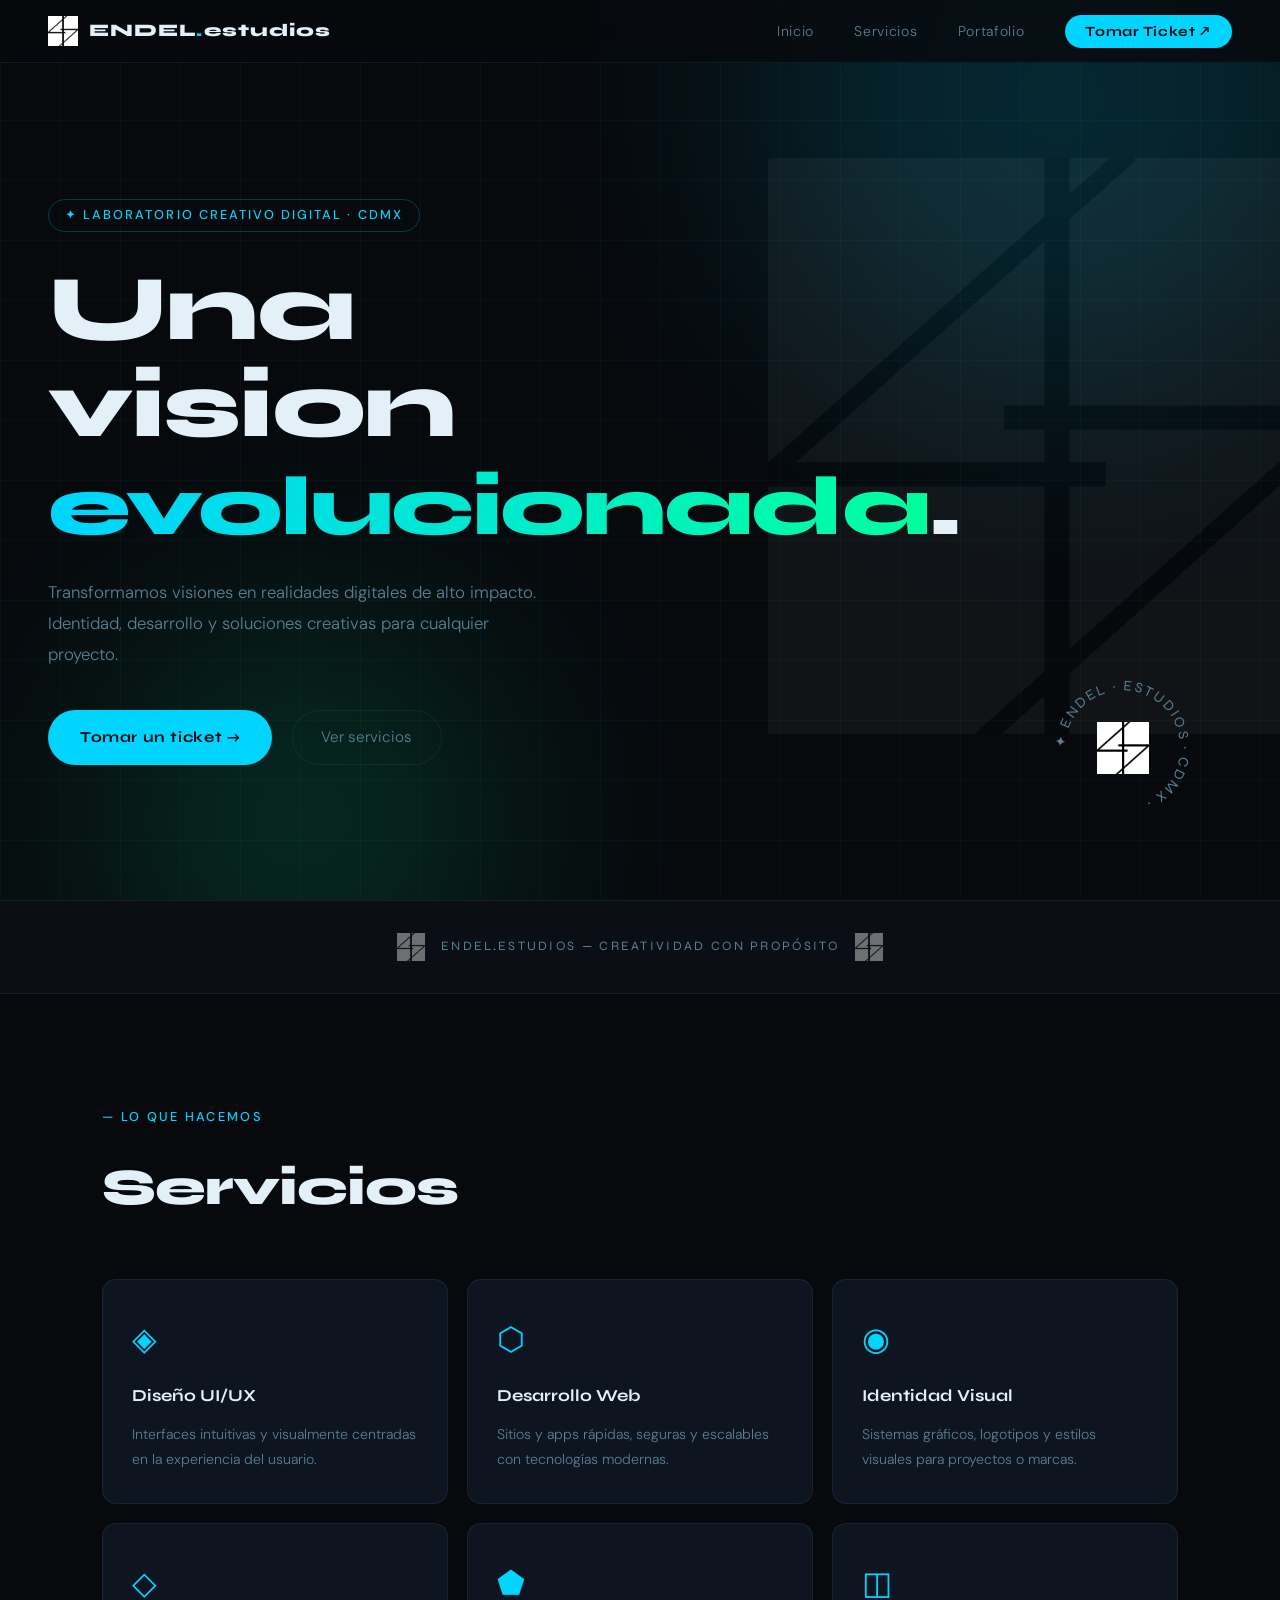
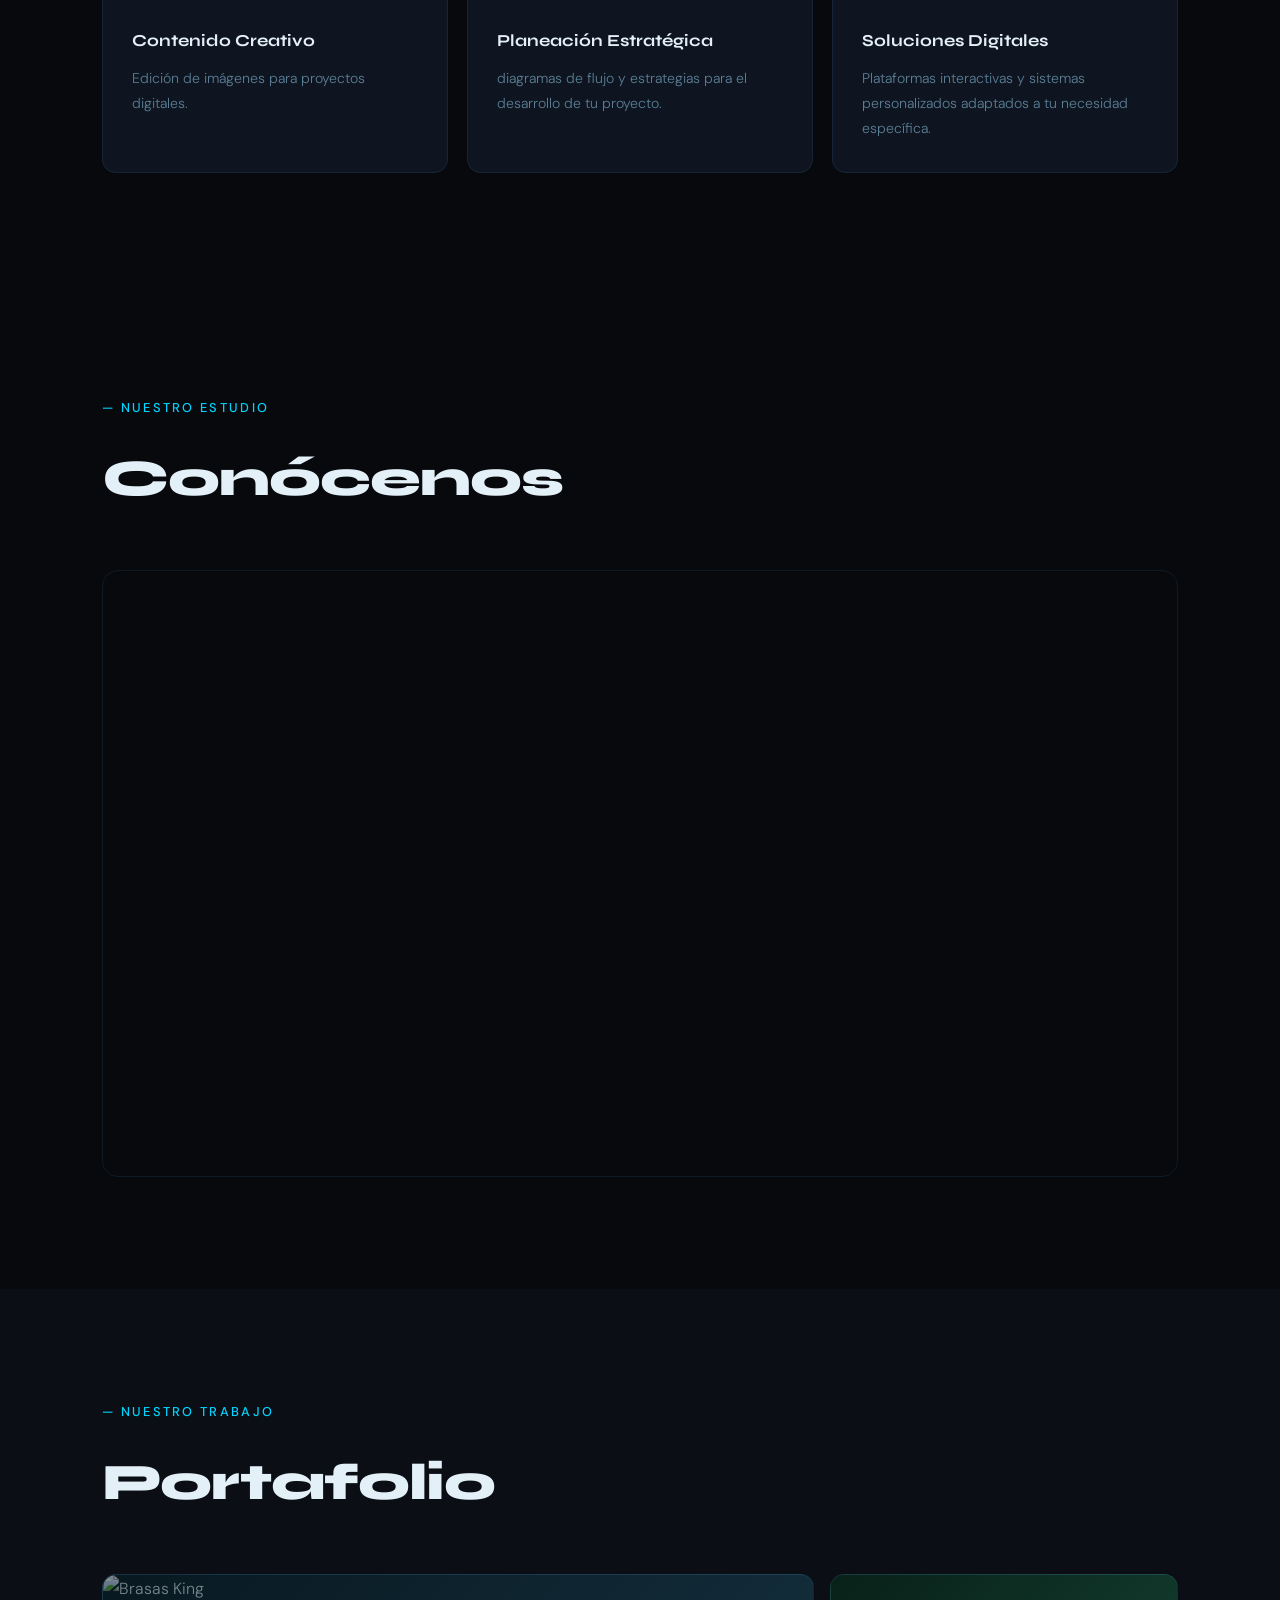
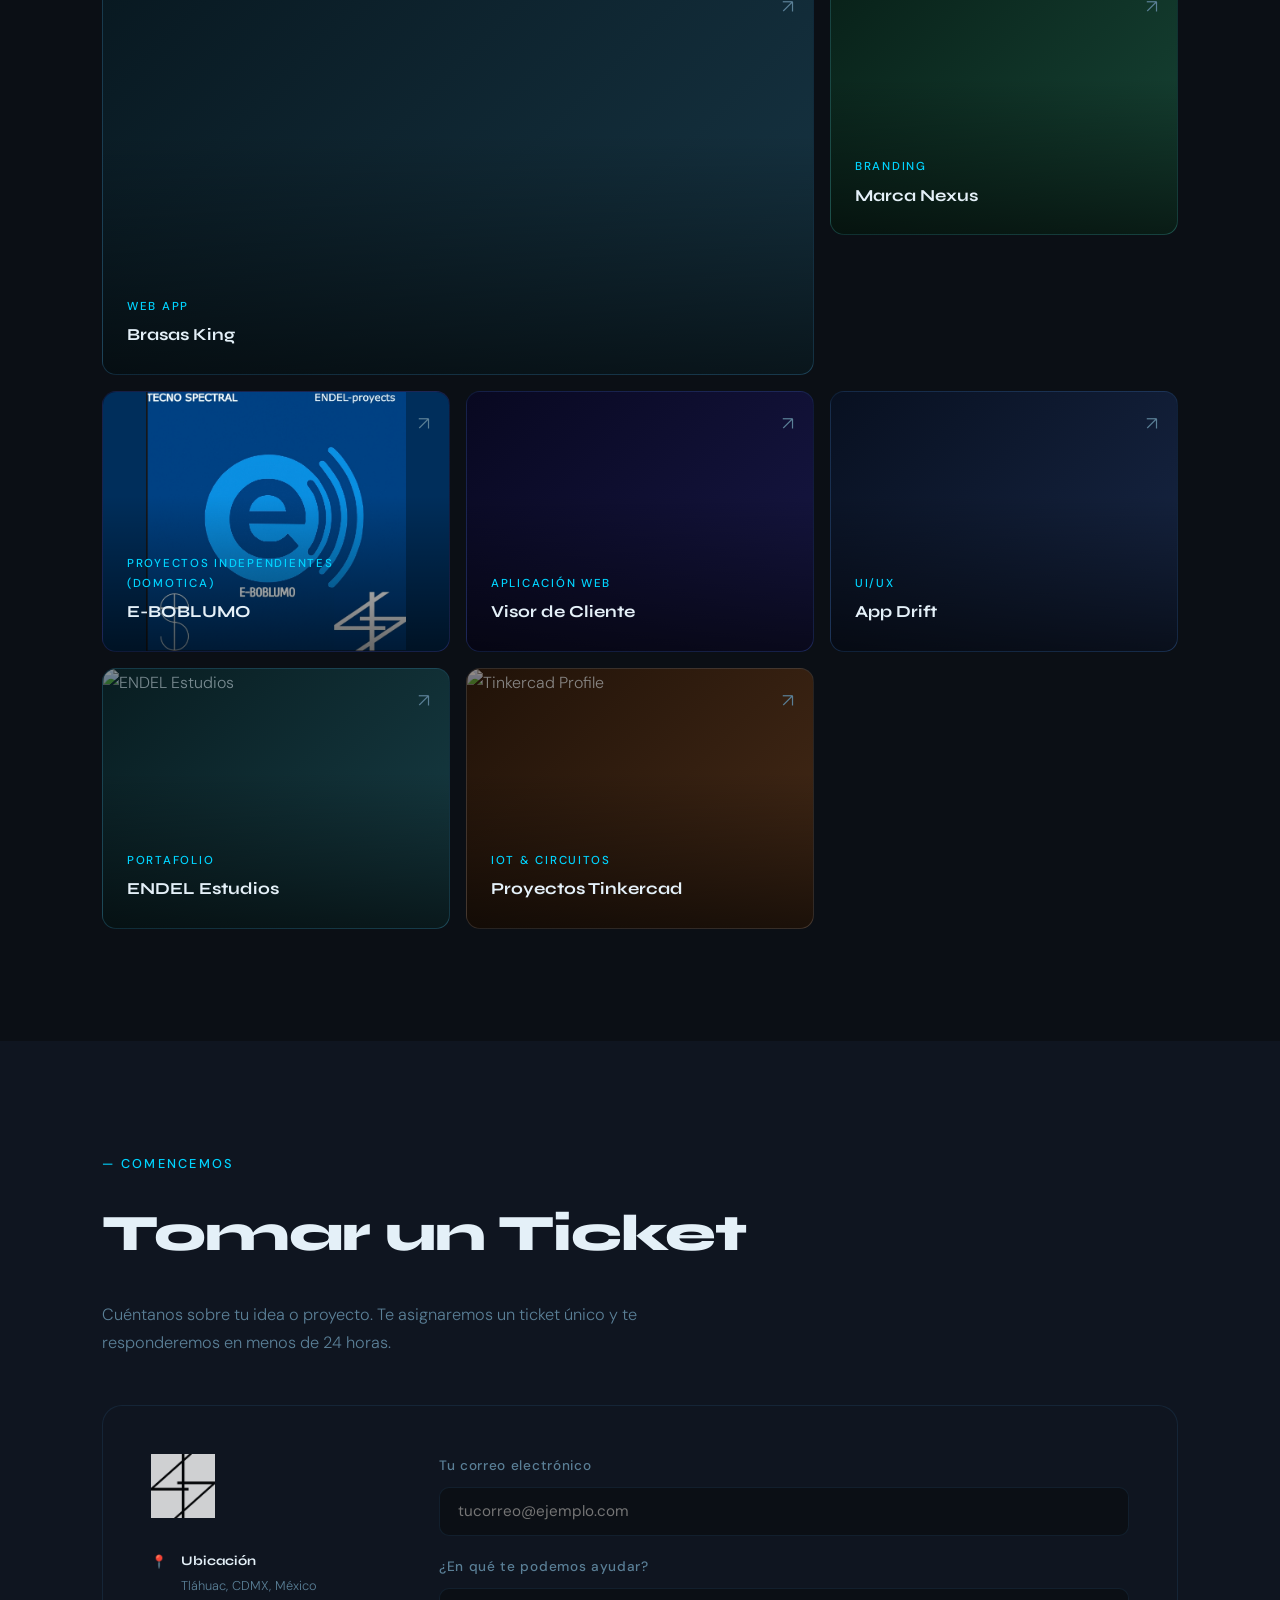
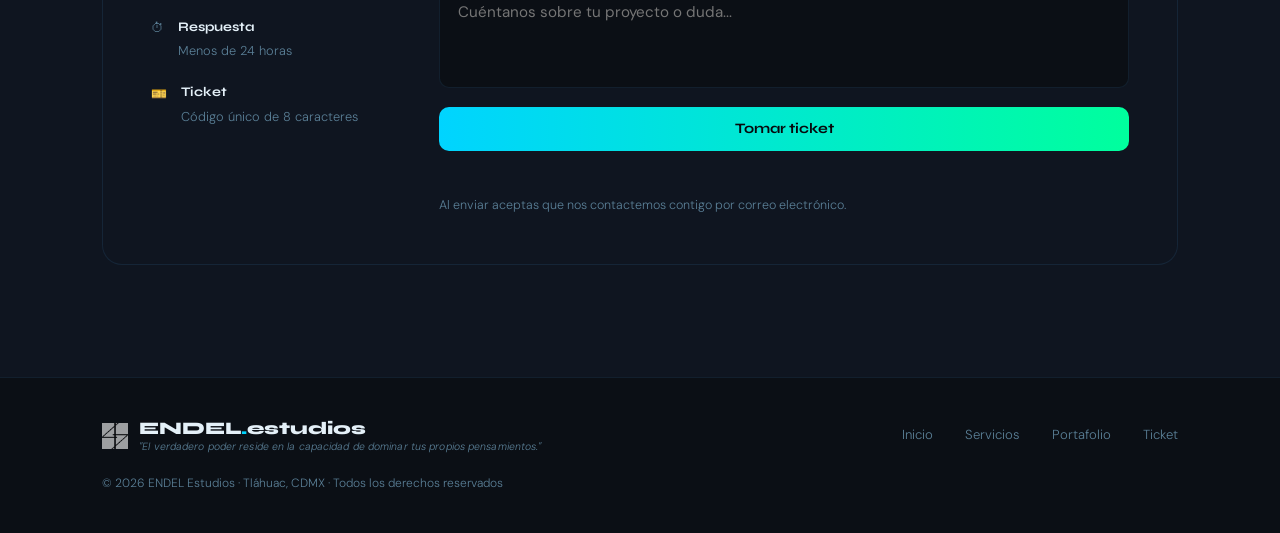
==== commit 147dbdcd: "Actualizacion ENDEL-estudios" ====
--- a/index.html
+++ b/index.html
@@ -289,7 +289,8 @@
         <a href="#portafolio">Portafolio</a>
         <a href="#ticket">Ticket</a>
       </div>
-      <div class="footer-copy">© 2026 ENDEL Estudios · Tláhuac, CDMX · Todos los derechos reservados <p>Leonardo Cumbres E.<br>ENDEL</p></div>
+      <div class="footer-copy">© 2026 ENDEL Estudios · Tláhuac, CDMX · Todos los derechos reservados 
+      <!--Leonardo Cumbres E. -->
     
       
   </footer>
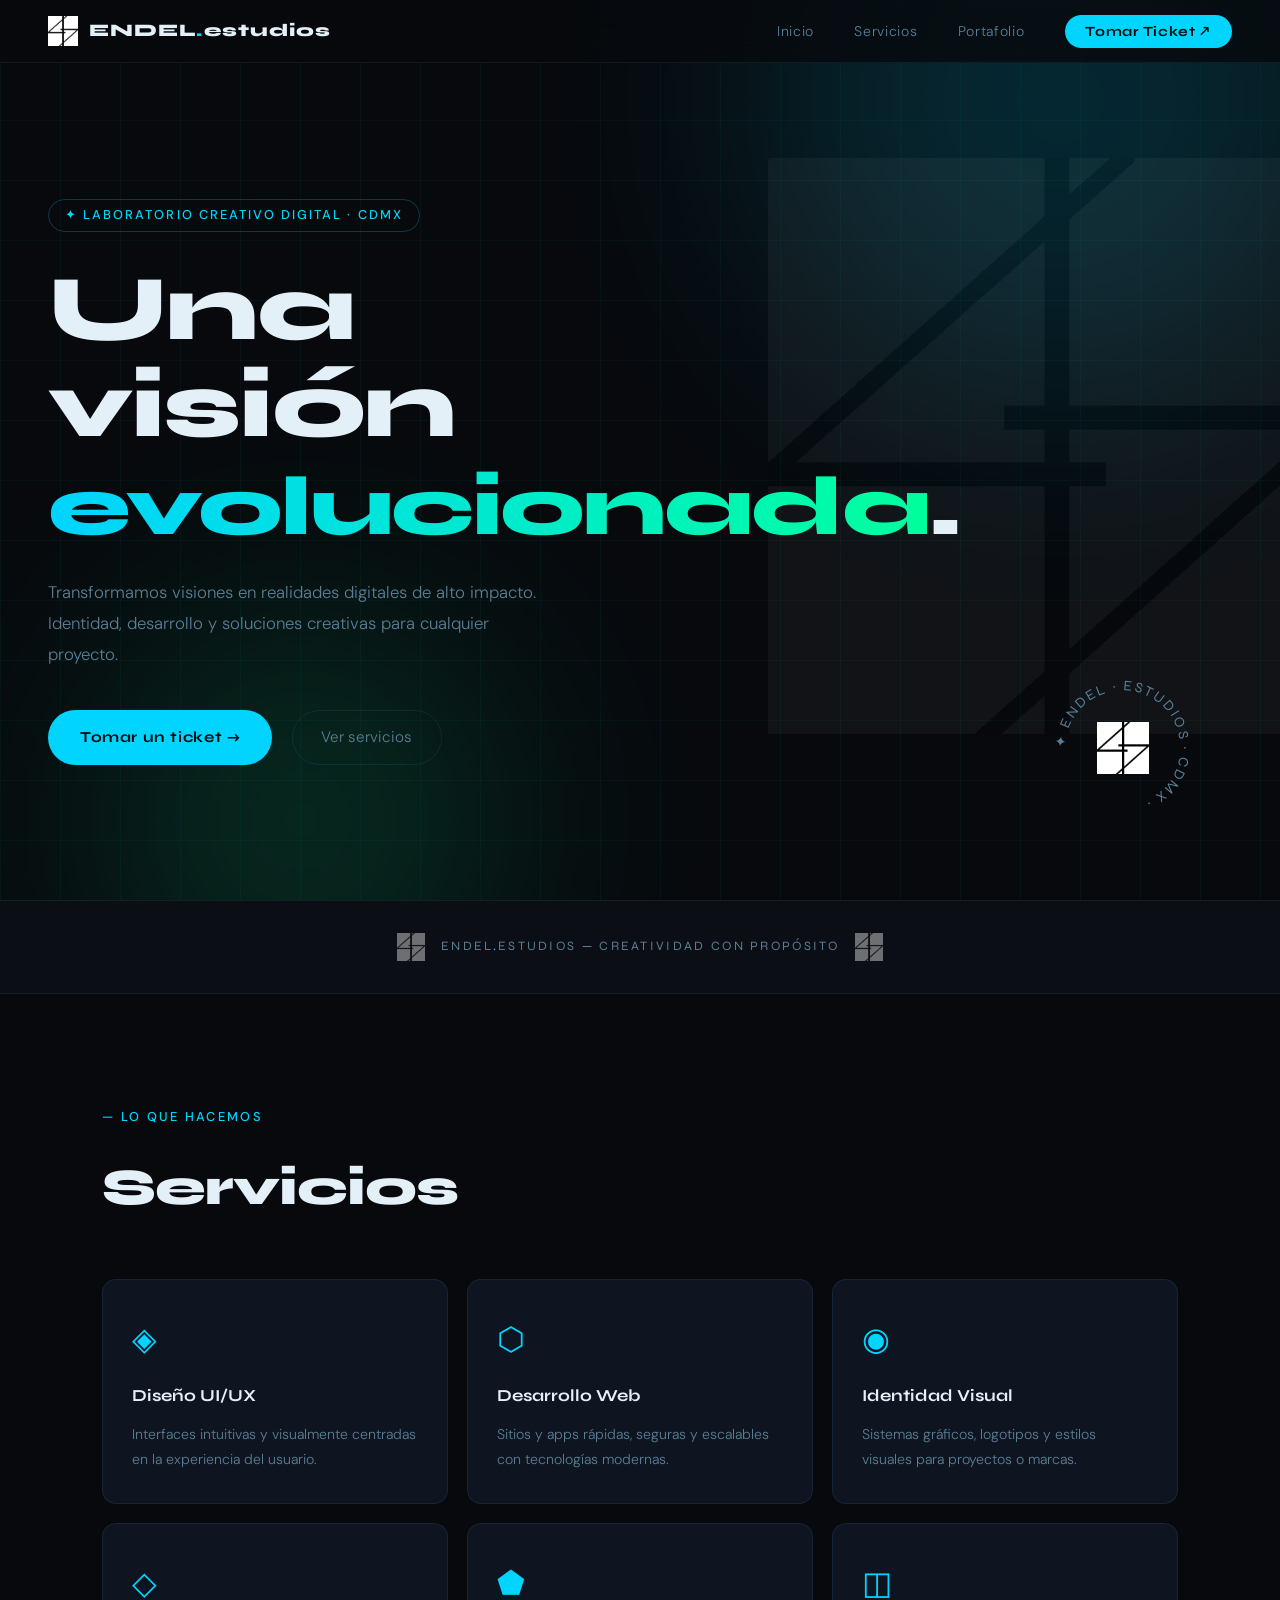
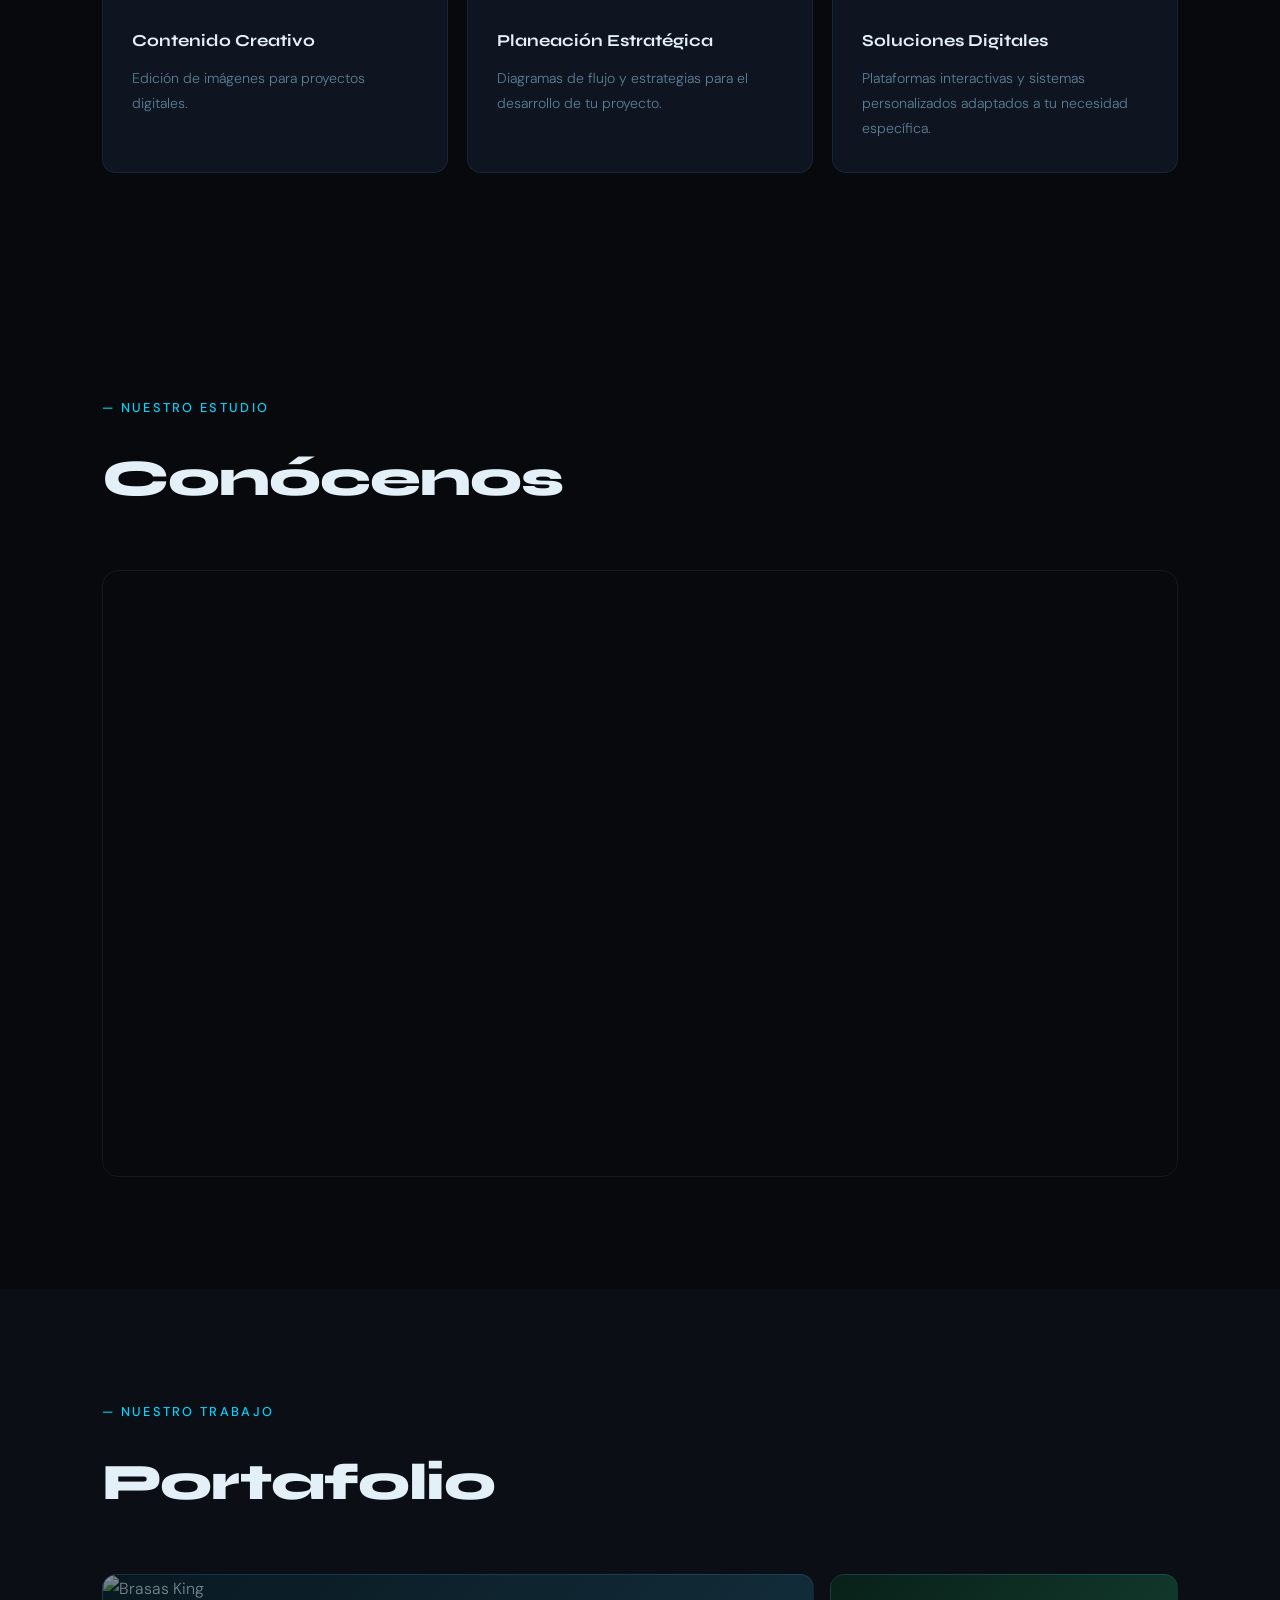
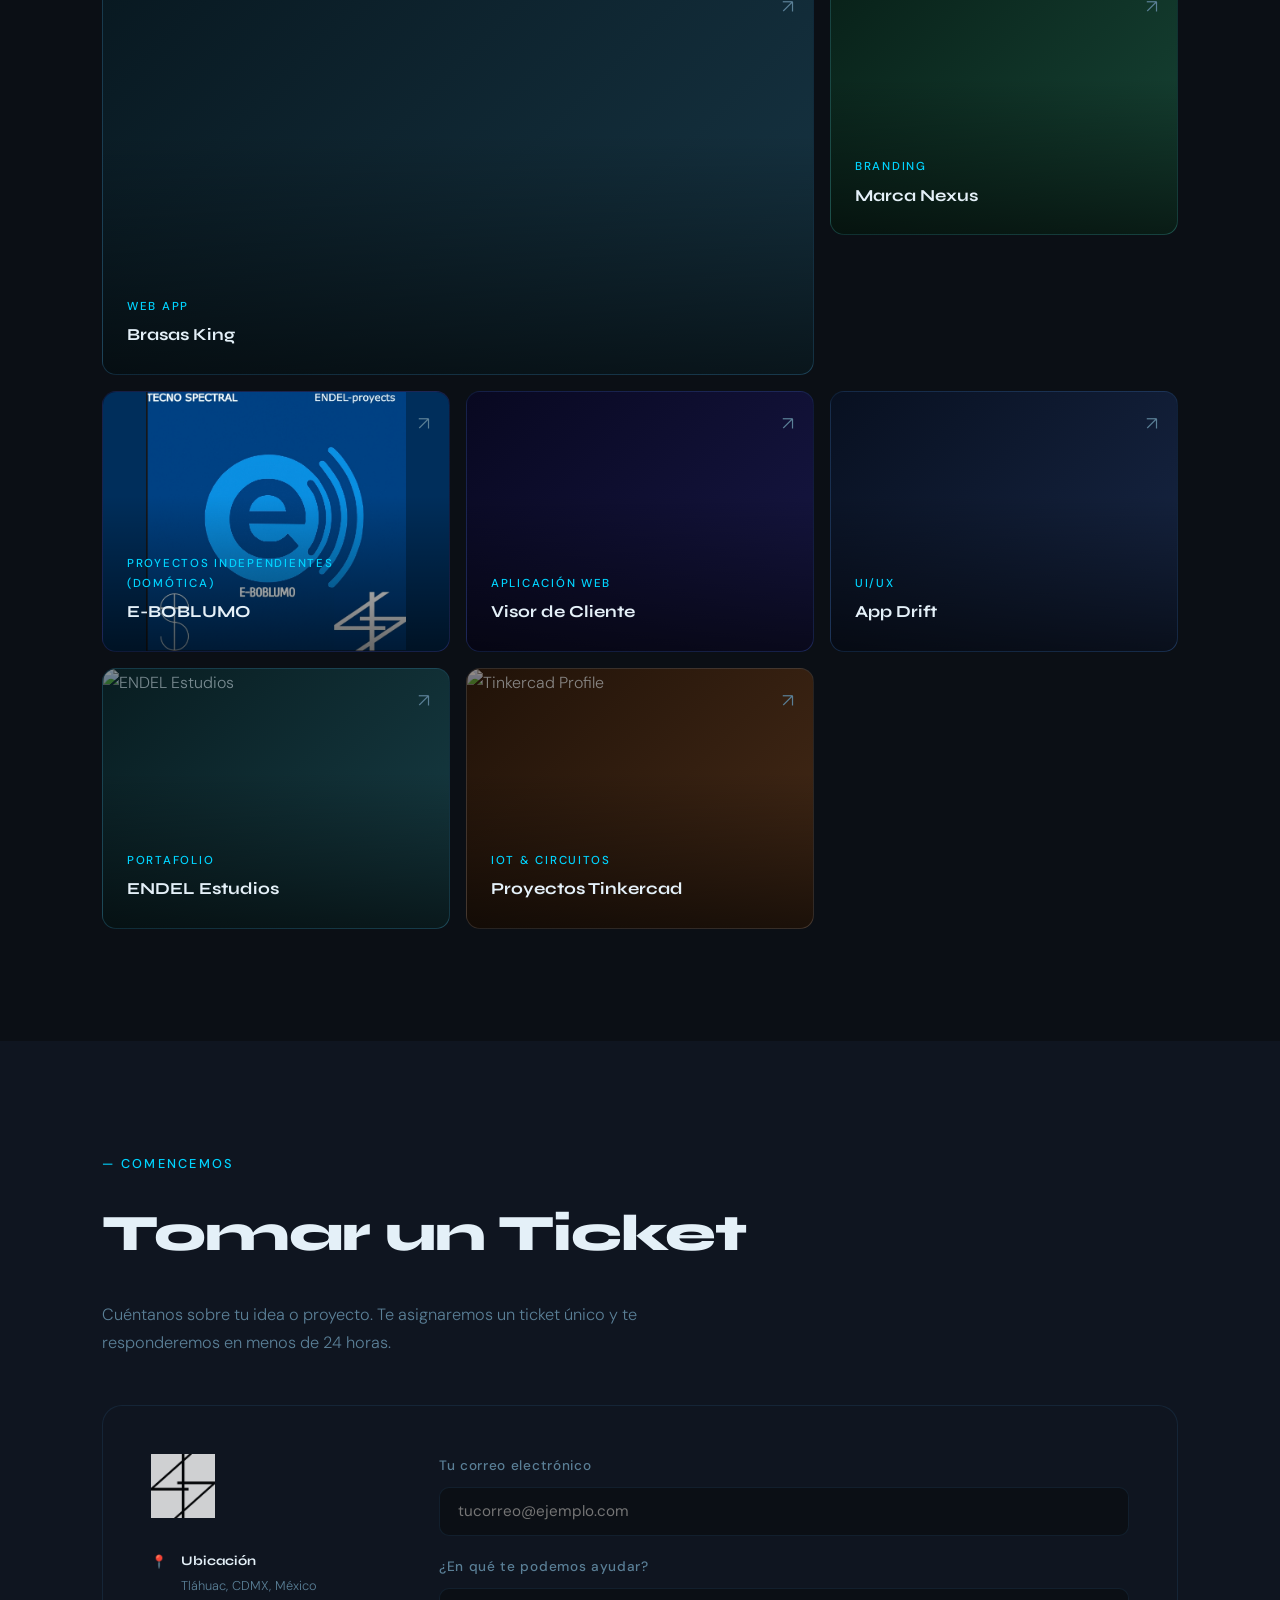
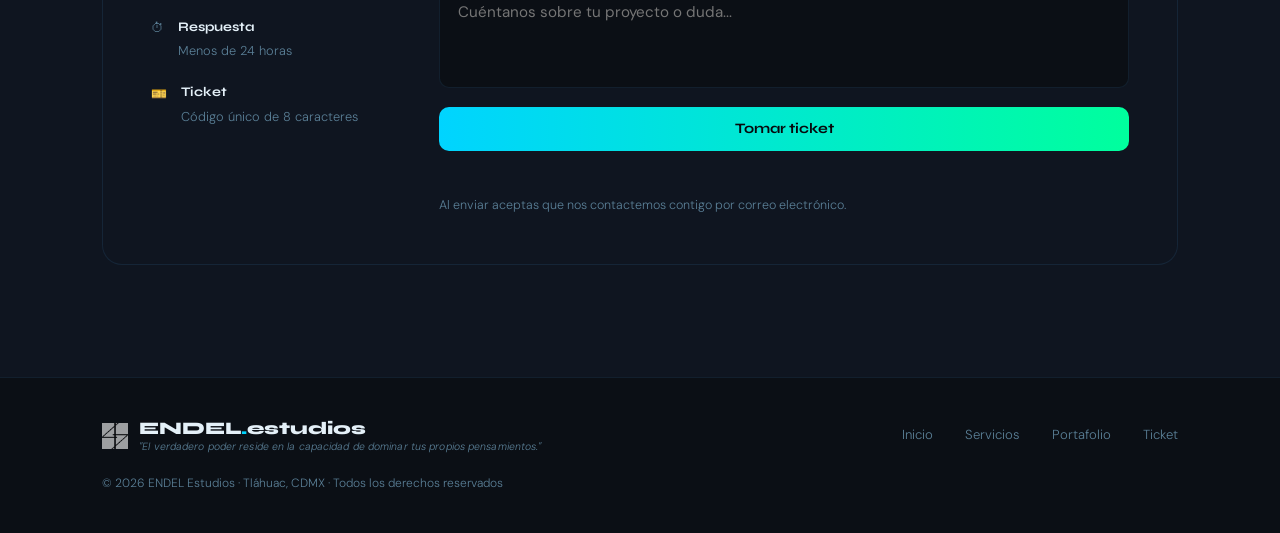
==== commit 3440f93d: "Actualizacion ENDEL-estudios" ====
--- a/index.html
+++ b/index.html
@@ -3,33 +3,51 @@
 <head>
   <meta charset="UTF-8" />
   <meta name="viewport" content="width=device-width, initial-scale=1.0" />
-  <title>ENDEL Estudios</title>
+  <title>ENDEL Estudios — Laboratorio creativo digital</title>
+  
+  <!-- SEO & Nombre de Sitio para Google Search Console -->
+  <meta name="description" content="Laboratorio creativo digital. Transformamos visiones en realidades digitales de alto impacto." />
+  <meta name="author" content="ENDEL Estudios" />
+  <meta property="og:site_name" content="ENDEL Estudios" />
+  <meta property="og:title" content="ENDEL Estudios — Laboratorio creativo digital" />
+  <meta property="og:type" content="website" />
+  <meta property="og:url" content="https://endel-estudios.pages.dev/" />
+  <meta property="og:image" content="https://endel-estudios.pages.dev/assets/logo.png" />
+  <meta name="google-site-verification" content="4ci1a1YmnTdXjSS51_cfrUZe1n6qFbNXhH9Qg0v29CM" />
+
+  <!-- Datos Estructurados Schema.org para Logo y Nombre -->
   <script type="application/ld+json">
-{
-  "@context": "https://schema.org",
-  "@type": "Organization",
-  "name": "ENDEL Estudios",
-  "url": "https://endel-estudios.pages.dev",
-  "logo": "https://endel-estudios.pages.dev/assets/logo.png"
-}
-</script>
-  <meta property="og:site_name" content="ENDEL Estudios" />
-<meta name="author" content="ENDEL Estudios" />
-
-  <meta name="google-site-verification" content="4ci1a1YmnTdXjSS51_cfrUZe1n6qFbNXhH9Qg0v29CM" />
+  {
+    "@context": "https://schema.org",
+    "@type": "WebSite",
+    "name": "ENDEL Estudios",
+    "url": "https://endel-estudios.pages.dev/"
+  }
+  </script>
+  <script type="application/ld+json">
+  {
+    "@context": "https://schema.org",
+    "@type": "Organization",
+    "name": "ENDEL Estudios",
+    "url": "https://endel-estudios.pages.dev/",
+    "logo": "https://endel-estudios.pages.dev/assets/logo.png"
+  }
+  </script>
+
+  <!-- Iconos para Google Bot y Navegadores -->
   <link rel="icon" type="image/x-icon" href="assets/favicon.ico" />
-  <link rel="apple-touch-icon" href="assets/favicon-180.png" />
+  <link rel="icon" type="image/png" sizes="32x32" href="assets/favicon-32.png" />
+  <link rel="apple-touch-icon" sizes="180x180" href="assets/favicon-180.png" />
+
+  <!-- Fuentes y Estilos -->
   <link rel="preconnect" href="https://fonts.googleapis.com" />
   <link rel="preconnect" href="https://fonts.gstatic.com" crossorigin />
   <link href="https://fonts.googleapis.com/css2?family=Syne:wght@400;600;700;800&family=DM+Sans:opsz,wght@9..40,300;9..40,400;9..40,500&display=swap" rel="stylesheet" />
   <link rel="stylesheet" href="css/style.css" />
-  <!-- Versión 2.0 - Formspree -->
 </head>
 <body>
 
-  <!-- ══════════════════════════════════════════════════════
-       LOADER
-  ═══════════════════════════════════════════════════════ -->
+  <!-- LOADER -->
   <div id="loader">
     <div class="loader-inner">
       <img src="assets/logo.png" alt="ENDEL" class="loader-logo" />
@@ -38,9 +56,7 @@
     </div>
   </div>
 
-  <!-- ══════════════════════════════════════════════════════
-       NAV
-  ═══════════════════════════════════════════════════════ -->
+  <!-- NAV -->
   <nav id="navbar">
     <a href="#inicio" class="nav-logo">
       <img src="assets/logo.png" alt="ENDEL" class="nav-logo-img" />
@@ -57,9 +73,7 @@
     </button>
   </nav>
 
-  <!-- ══════════════════════════════════════════════════════
-       HERO
-  ═══════════════════════════════════════════════════════ -->
+  <!-- HERO -->
   <section id="inicio" class="hero">
     <div class="hero-bg">
       <div class="grid-lines"></div>
@@ -67,7 +81,6 @@
       <div class="blob b2"></div>
     </div>
 
-    <!-- Logo centrado decorativo -->
     <div class="hero-logo-bg">
       <img src="assets/logo.png" alt="" aria-hidden="true" />
     </div>
@@ -75,7 +88,7 @@
     <div class="hero-content">
       <span class="hero-tag">✦ Laboratorio creativo digital · CDMX</span>
       <h1 class="hero-title">
-        Una vision <br/>
+        Una visión <br/>
         <span class="accent">evolucionada</span>.
       </h1>
       <p class="hero-sub">
@@ -88,7 +101,6 @@
       </div>
     </div>
 
-    <!-- Badge circular -->
     <div class="hero-badge">
       <svg viewBox="0 0 200 200" class="badge-svg">
         <path id="cp" d="M100,100 m-72,0 a72,72 0 1,1 144,0 a72,72 0 1,1 -144,0" fill="none"/>
@@ -100,18 +112,14 @@
     </div>
   </section>
 
-  <!-- ══════════════════════════════════════════════════════
-       NOSOTROS / DIVIDER con logo
-  ═══════════════════════════════════════════════════════ -->
+  <!-- DIVIDER -->
   <div class="logo-divider">
     <img src="assets/logo.png" alt="" />
     <span>ENDEL<span class="dot">.</span>estudios — Creatividad con propósito</span>
     <img src="assets/logo.png" alt="" />
   </div>
 
-  <!-- ══════════════════════════════════════════════════════
-       SERVICIOS
-  ═══════════════════════════════════════════════════════ -->
+  <!-- SERVICIOS -->
   <section id="servicios" class="section">
     <div class="container">
       <span class="section-label">— Lo que hacemos</span>
@@ -140,7 +148,7 @@
         <div class="card fade-up">
           <span class="card-icon">⬟</span>
           <h3>Planeación Estratégica</h3>
-          <p>diagramas de flujo y estrategias para el desarrollo de tu proyecto.</p>
+          <p>Diagramas de flujo y estrategias para el desarrollo de tu proyecto.</p>
         </div>
         <div class="card fade-up">
           <span class="card-icon">◫</span>
@@ -151,7 +159,7 @@
     </div>
   </section>
 
-  <!-- ══ COMERCIAL ═══════════════════════════════════════ -->
+  <!-- COMERCIAL -->
   <section id="comercial" class="section">
     <div class="container">
       <span class="section-label">— Nuestro estudio</span>
@@ -169,9 +177,7 @@
     </div>
   </section>
   
-  <!-- ══════════════════════════════════════════════════════
-       PORTAFOLIO
-  ═══════════════════════════════════════════════════════ -->
+  <!-- PORTAFOLIO -->
   <section id="portafolio" class="section alt">
     <div class="container">
       <span class="section-label">— Nuestro trabajo</span>
@@ -186,14 +192,14 @@
         </div>
         <div class="pi fade-up" style="--h:240" onclick="window.open('https://github.com/ENDEL-code/E-boblumo', '_blank')">
           <img src="img/E-BOBLUMO.PNG" class="pi-preview" alt="E-BOBLUMO" style="object-fit: contain; opacity: 1; background: #002e5b;" />
-          <div class="pi-content"><span class="pi-cat">proyectos independientes (domotica) </span><h3>E-BOBLUMO</h3><span class="pi-arr">↗</span></div>
+          <div class="pi-content"><span class="pi-cat">Proyectos independientes (domótica)</span><h3>E-BOBLUMO</h3><span class="pi-arr">↗</span></div>
         </div>
         <div class="pi fade-up" style="--h:240" onclick="window.open('https://endel-estudios.pages.dev/cliente.html', '_blank')">
-  <iframe src="https://endel-estudios.pages.dev/cliente.html" 
-    style="position:absolute;top:0;left:0;width:100%;height:100%;border:none;pointer-events:none;transform:scale(0.5);transform-origin:top left;width:200%;height:200%">
-  </iframe>
-  <div class="pi-content"><span class="pi-cat">Aplicación Web</span><h3>Visor de Cliente</h3><span class="pi-arr">↗</span></div>
-</div>
+          <iframe src="https://endel-estudios.pages.dev/cliente.html" 
+            style="position:absolute;top:0;left:0;width:100%;height:100%;border:none;pointer-events:none;transform:scale(0.5);transform-origin:top left;width:200%;height:200%">
+          </iframe>
+          <div class="pi-content"><span class="pi-cat">Aplicación Web</span><h3>Visor de Cliente</h3><span class="pi-arr">↗</span></div>
+        </div>
         <div class="pi fade-up" style="--h:220">
           <div class="pi-content"><span class="pi-cat">UI/UX</span><h3>App Drift</h3><span class="pi-arr">↗</span></div>
         </div>
@@ -209,16 +215,13 @@
     </div>
   </section>
 
-  <!-- ══════════════════════════════════════════════════════
-       TICKET
-  ═══════════════════════════════════════════════════════ -->
+  <!-- TICKET -->
   <section id="ticket" class="section ticket-section">
     <div class="container">
       <span class="section-label">— Comencemos</span>
       <h2 class="section-title">Tomar un Ticket</h2>
       <p class="ticket-sub">Cuéntanos sobre tu idea o proyecto. Te asignaremos un ticket único y te responderemos en menos de 24 horas.</p>
 
-      <!-- FORM -->
       <div class="ticket-box" id="ticketBox">
         <div class="tbox-left">
           <img src="assets/logo.png" alt="ENDEL" class="tbox-logo" />
@@ -252,7 +255,6 @@
         </div>
       </div>
 
-      <!-- SUCCESS -->
       <div class="ticket-success" id="ticketSuccess" style="display:none">
         <div class="ts-card">
           <img src="assets/logo.png" alt="ENDEL" class="ts-logo" />
@@ -271,9 +273,7 @@
     </div>
   </section>
 
-  <!-- ══════════════════════════════════════════════════════
-       FOOTER
-  ═══════════════════════════════════════════════════════ -->
+  <!-- FOOTER -->
   <footer class="footer">
     <div class="container footer-inner">
       <div class="footer-brand">
@@ -289,10 +289,8 @@
         <a href="#portafolio">Portafolio</a>
         <a href="#ticket">Ticket</a>
       </div>
-      <div class="footer-copy">© 2026 ENDEL Estudios · Tláhuac, CDMX · Todos los derechos reservados 
-      <!--Leonardo Cumbres E. -->
-    
-      
+      <div class="footer-copy">© 2026 ENDEL Estudios · Tláhuac, CDMX · Todos los derechos reservados</div>
+    </div>
   </footer>
 
   <script src="js/main.js"></script>
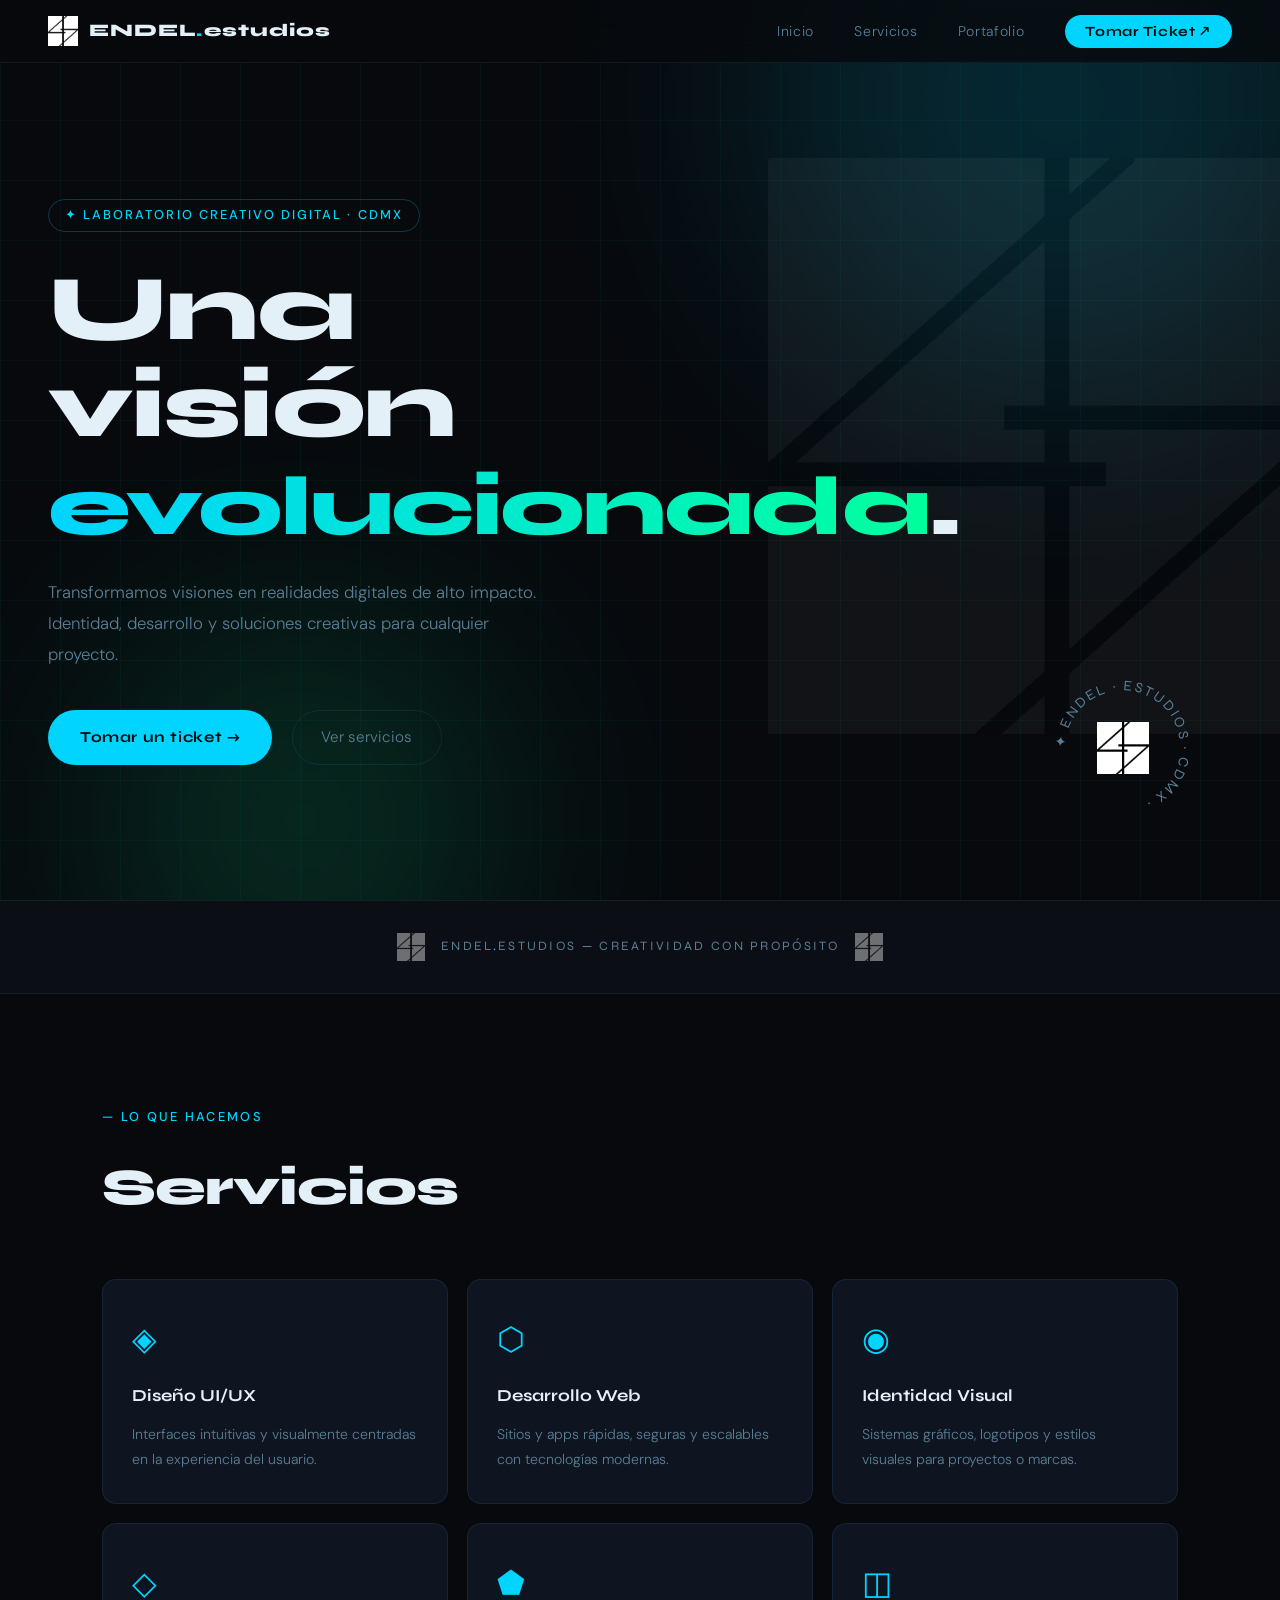
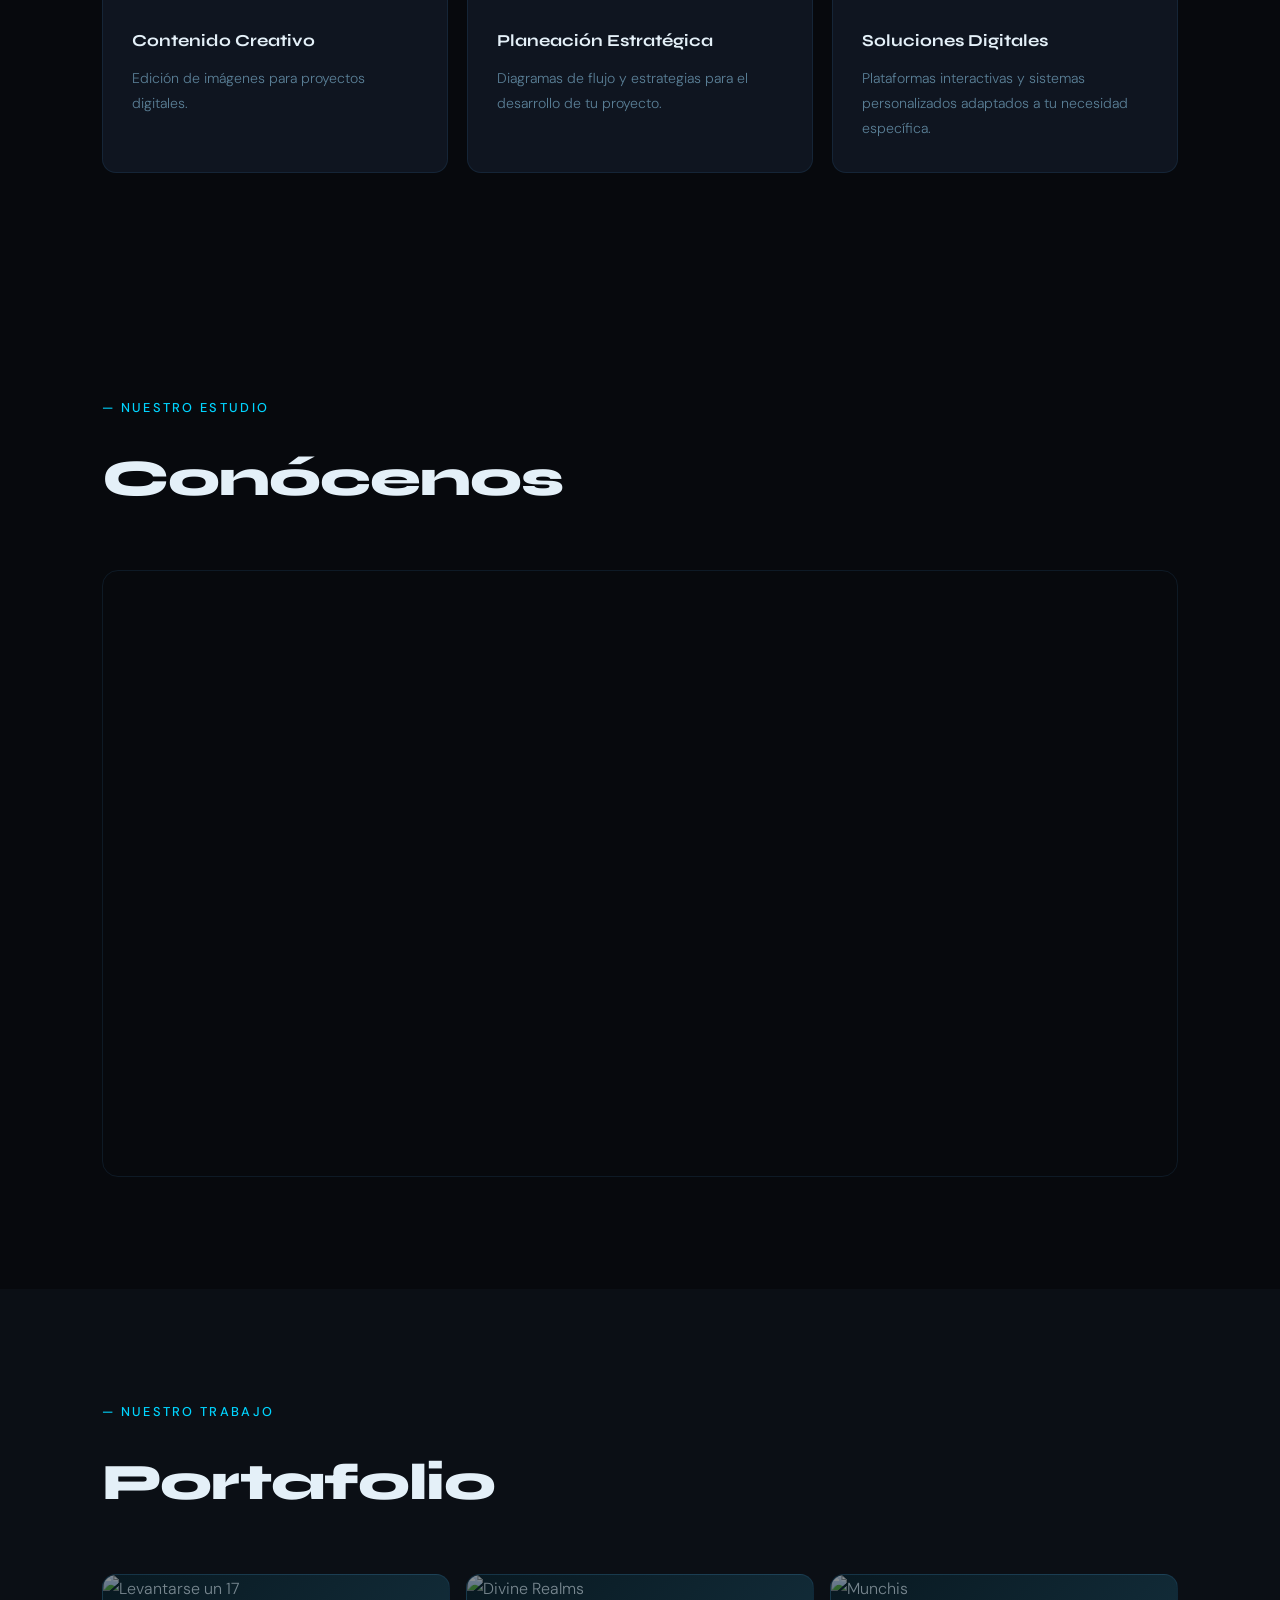
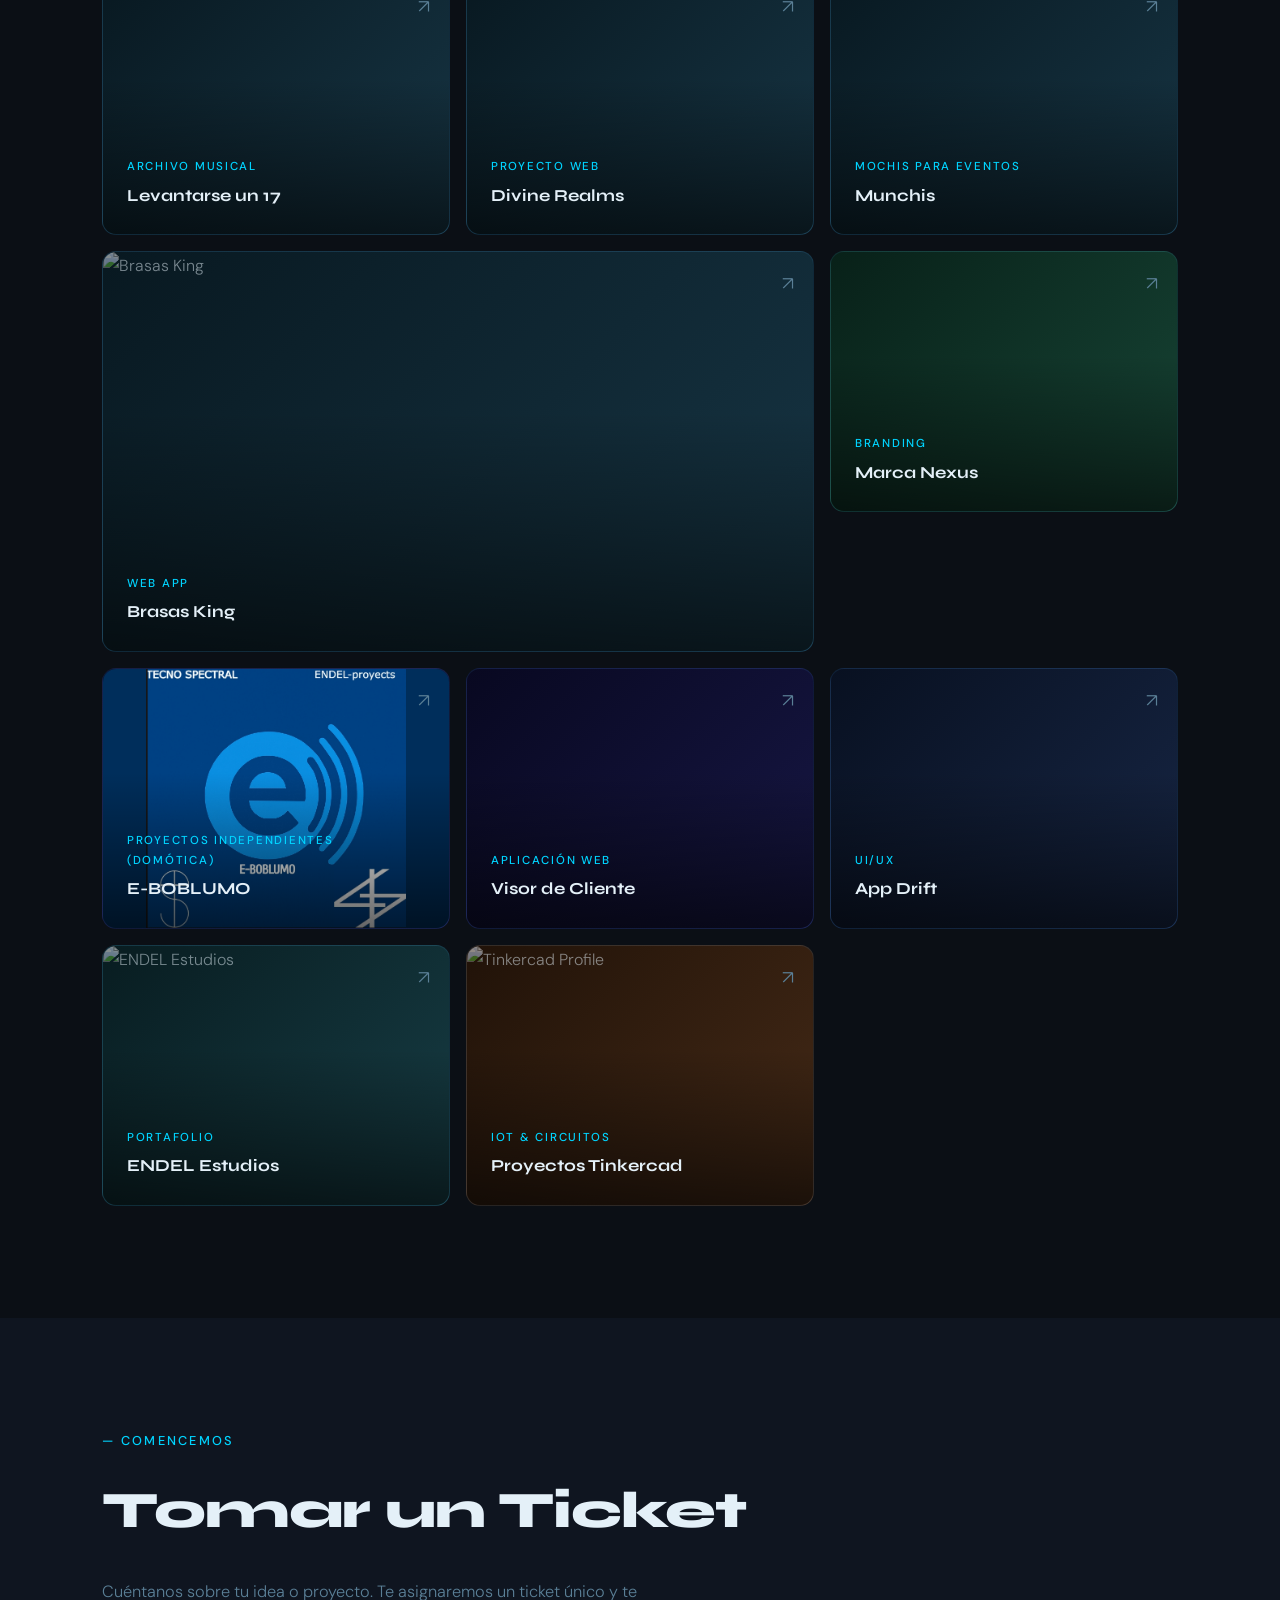
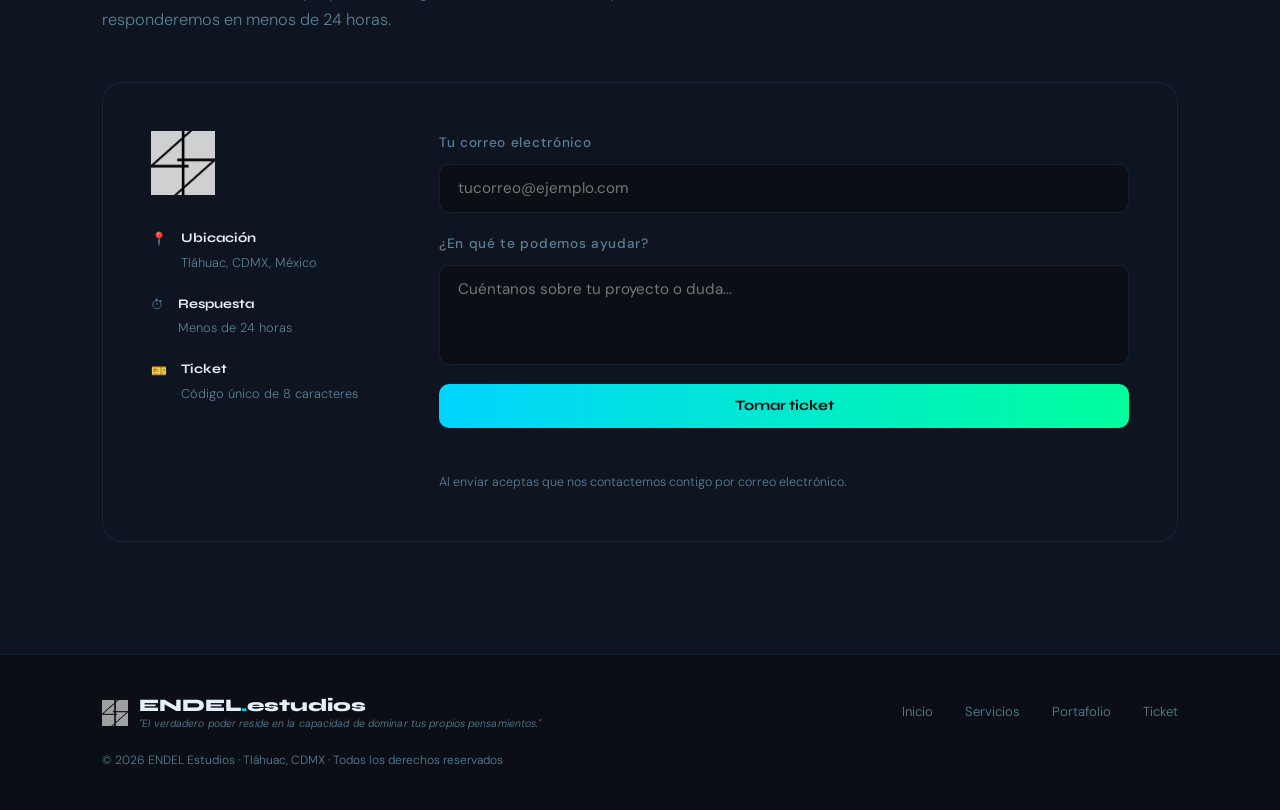
==== commit 603c2c21: "Actualizacion ENDEL-estudios" ====
--- a/index.html
+++ b/index.html
@@ -3,41 +3,50 @@
 <head>
   <meta charset="UTF-8" />
   <meta name="viewport" content="width=device-width, initial-scale=1.0" />
+  
+  <!-- Título principal -->
   <title>ENDEL Estudios — Laboratorio creativo digital</title>
   
-  <!-- SEO & Nombre de Sitio para Google Search Console -->
+  <!-- SEO Básico y Verificación de Google Search Console -->
   <meta name="description" content="Laboratorio creativo digital. Transformamos visiones en realidades digitales de alto impacto." />
-  <meta name="author" content="ENDEL Estudios" />
-  <meta property="og:site_name" content="ENDEL Estudios" />
+  <meta name="author" content="ENDEL" />
+  <meta name="google-site-verification" content="4ci1a1YmnTdXjSS51_cfrUZe1n6qFbNXhH9Qg0v29CM" />
+
+  <!-- Nombre de Aplicación y Redes Sociales -->
+  <meta name="application-name" content="ENDEL" />
+  <meta property="og:site_name" content="ENDEL" />
   <meta property="og:title" content="ENDEL Estudios — Laboratorio creativo digital" />
   <meta property="og:type" content="website" />
   <meta property="og:url" content="https://endel-estudios.pages.dev/" />
   <meta property="og:image" content="https://endel-estudios.pages.dev/assets/logo.png" />
-  <meta name="google-site-verification" content="4ci1a1YmnTdXjSS51_cfrUZe1n6qFbNXhH9Qg0v29CM" />
-
-  <!-- Datos Estructurados Schema.org para Logo y Nombre -->
+
+  <!-- ETIQUETA CLAVE PARA EL NOMBRE SUPERIOR EN GOOGLE (Site Name) -->
   <script type="application/ld+json">
   {
     "@context": "https://schema.org",
     "@type": "WebSite",
-    "name": "ENDEL Estudios",
+    "name": "ENDEL",
+    "alternateName": ["ENDEL Estudios", "ENDELestudios"],
     "url": "https://endel-estudios.pages.dev/"
   }
   </script>
+
+  <!-- Organización / Logo -->
   <script type="application/ld+json">
   {
     "@context": "https://schema.org",
     "@type": "Organization",
-    "name": "ENDEL Estudios",
+    "name": "ENDEL",
     "url": "https://endel-estudios.pages.dev/",
     "logo": "https://endel-estudios.pages.dev/assets/logo.png"
   }
   </script>
 
-  <!-- Iconos para Google Bot y Navegadores -->
-  <link rel="icon" type="image/x-icon" href="assets/favicon.ico" />
-  <link rel="icon" type="image/png" sizes="32x32" href="assets/favicon-32.png" />
-  <link rel="apple-touch-icon" sizes="180x180" href="assets/favicon-180.png" />
+  <!-- FAVICONS (Rutas absolutas para asegurarnos que Google los procese) -->
+  <link rel="icon" type="image/x-icon" href="https://endel-estudios.pages.dev/assets/favicon.ico" />
+  <link rel="icon" type="image/png" sizes="32x32" href="https://endel-estudios.pages.dev/assets/favicon-32.png" />
+  <link rel="icon" type="image/png" sizes="192x192" href="https://endel-estudios.pages.dev/assets/logo.png" />
+  <link rel="apple-touch-icon" sizes="180x180" href="https://endel-estudios.pages.dev/assets/favicon-180.png" />
 
   <!-- Fuentes y Estilos -->
   <link rel="preconnect" href="https://fonts.googleapis.com" />
@@ -176,13 +185,25 @@
       </div>
     </div>
   </section>
-  
+
   <!-- PORTAFOLIO -->
   <section id="portafolio" class="section alt">
     <div class="container">
       <span class="section-label">— Nuestro trabajo</span>
       <h2 class="section-title">Portafolio</h2>
       <div class="portfolio-grid">
+        <div class="pi fade-up" style="--h:200" onclick="window.open('https://levantarseun17.netlify.app/', '_blank')">
+          <img src="https://s0.wp.com/mshots/v1/https://levantarseun17.netlify.app/?w=1000" class="pi-preview" alt="Levantarse un 17" />
+          <div class="pi-content"><span class="pi-cat">Archivo musical</span><h3>Levantarse un 17</h3><span class="pi-arr">↗</span></div>
+        </div>
+        <div class="pi fade-up" style="--h:200" onclick="window.open('https://beta-divine-realms.netlify.app/', '_blank')">
+          <img src="https://s0.wp.com/mshots/v1/https://beta-divine-realms.netlify.app/?w=1000" class="pi-preview" alt="Divine Realms" />
+          <div class="pi-content"><span class="pi-cat">Proyecto web</span><h3>Divine Realms</h3><span class="pi-arr">↗</span></div>
+        </div>
+        <div class="pi fade-up" style="--h:200" onclick="window.open('https://munchis.pages.dev/', '_blank')">
+          <img src="https://s0.wp.com/mshots/v1/https://munchis.pages.dev/?w=1000" class="pi-preview" alt="Munchis" />
+          <div class="pi-content"><span class="pi-cat">Mochis para eventos</span><h3>Munchis</h3><span class="pi-arr">↗</span></div>
+        </div>
         <div class="pi pi-lg fade-up" style="--h:200" onclick="window.open('https://brasas-king.netlify.app/', '_blank')">
           <img src="https://s0.wp.com/mshots/v1/https://brasas-king.netlify.app//?w=1000" class="pi-preview" alt="Brasas King" />
           <div class="pi-content"><span class="pi-cat">Web App</span><h3>Brasas King</h3><span class="pi-arr">↗</span></div>
@@ -295,4 +316,4 @@
 
   <script src="js/main.js"></script>
 </body>
-</html>
+</html>
